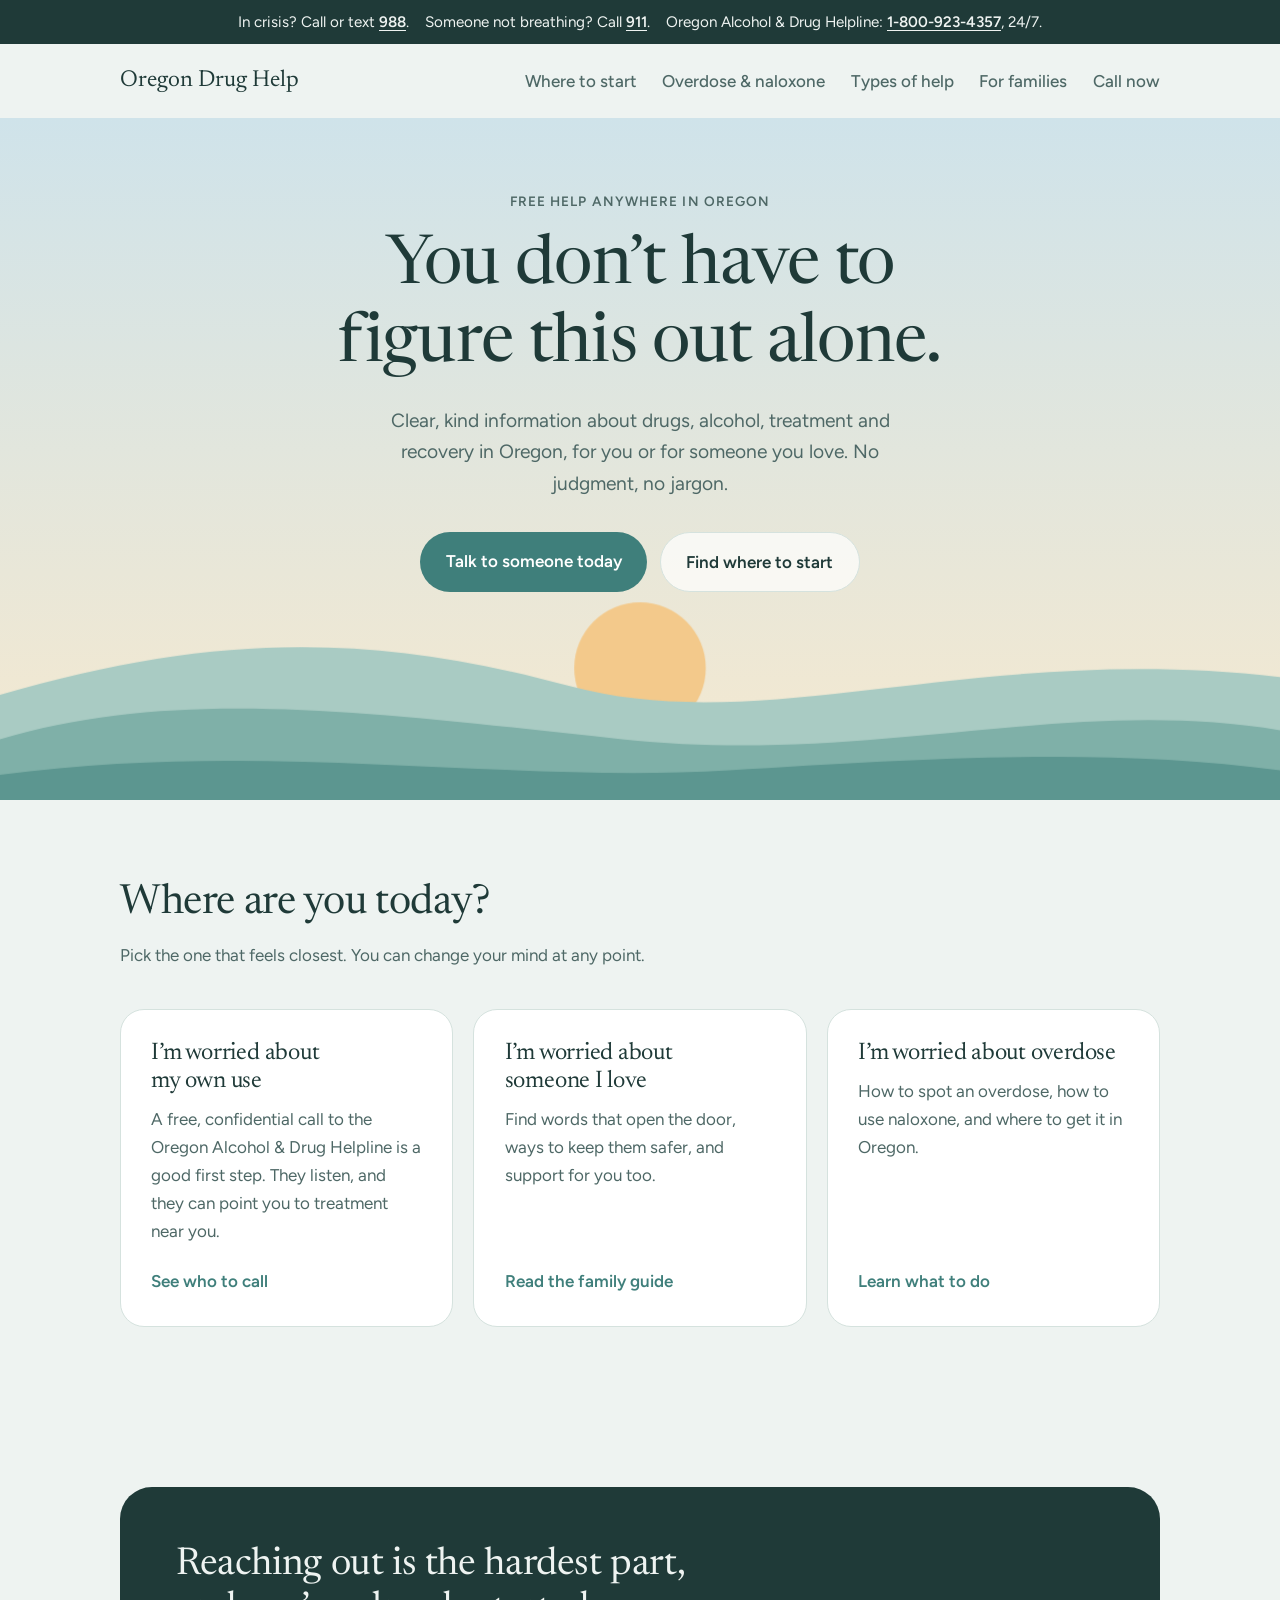
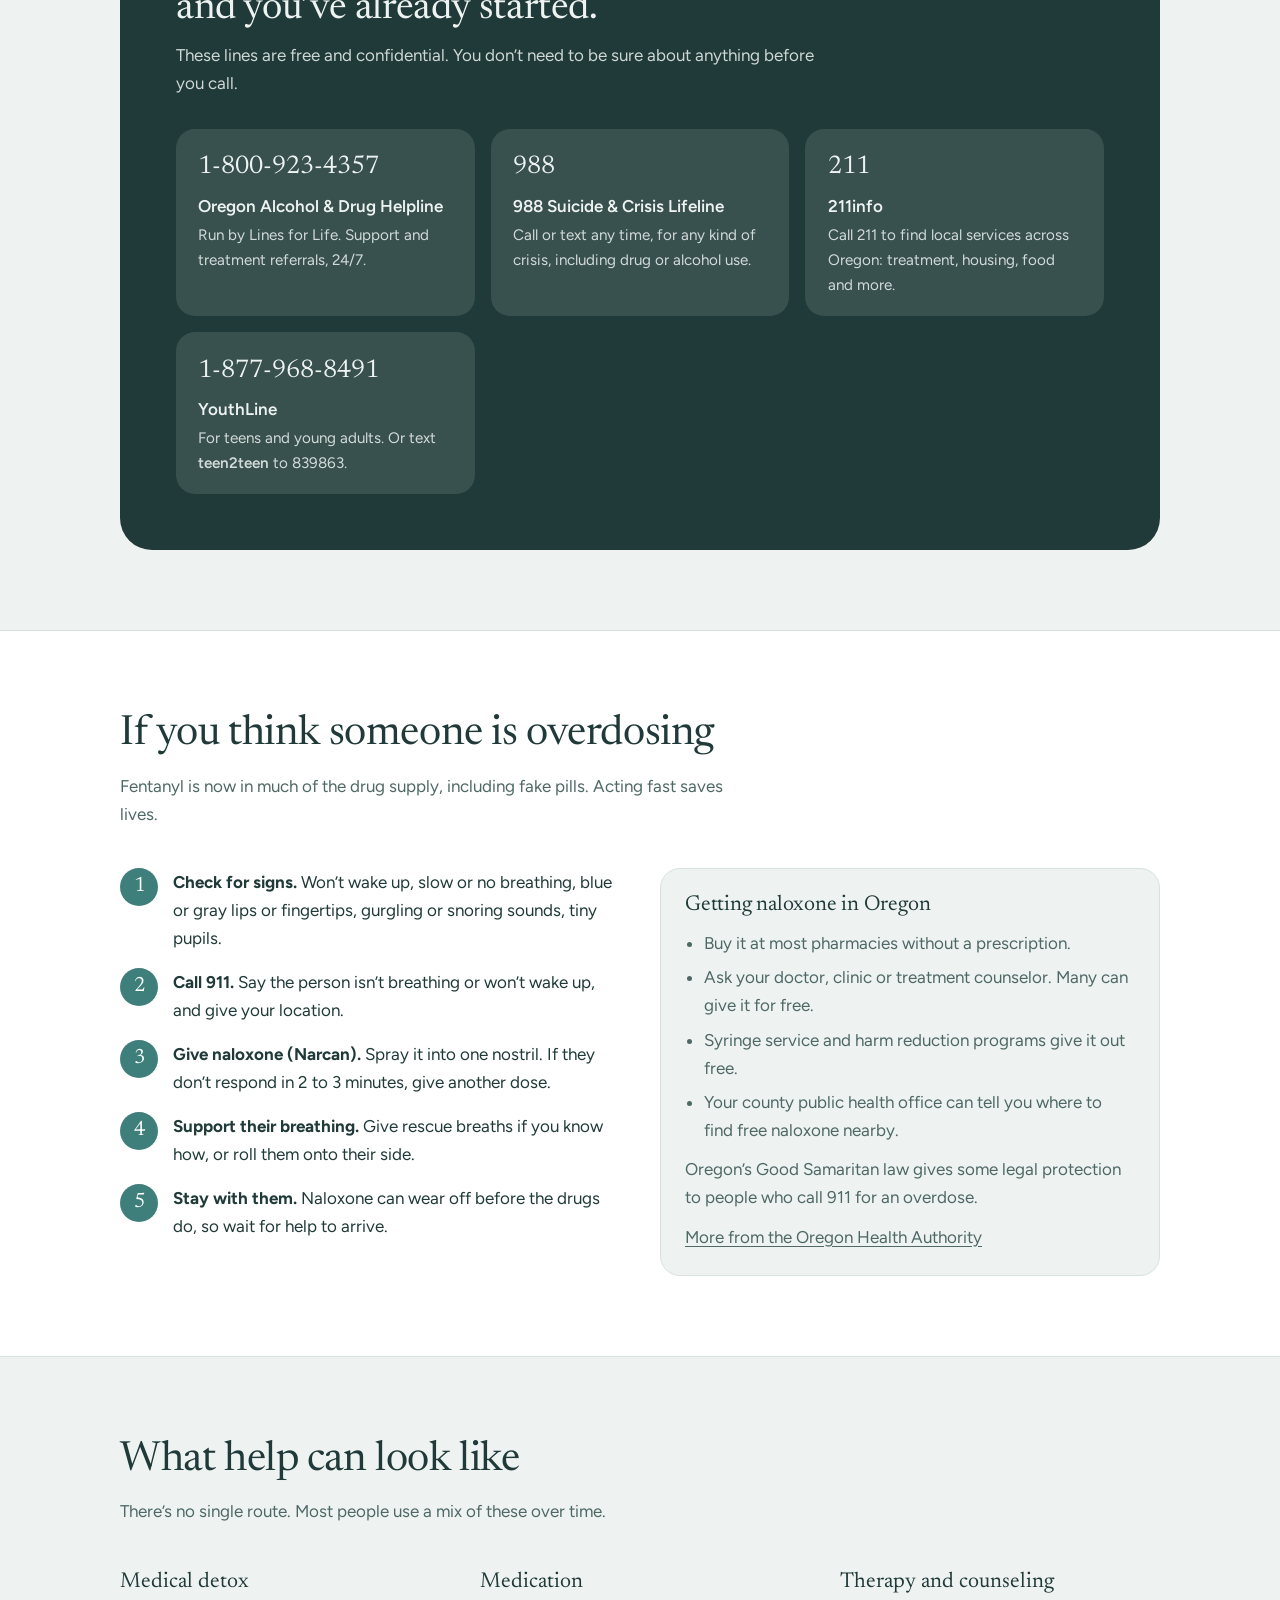
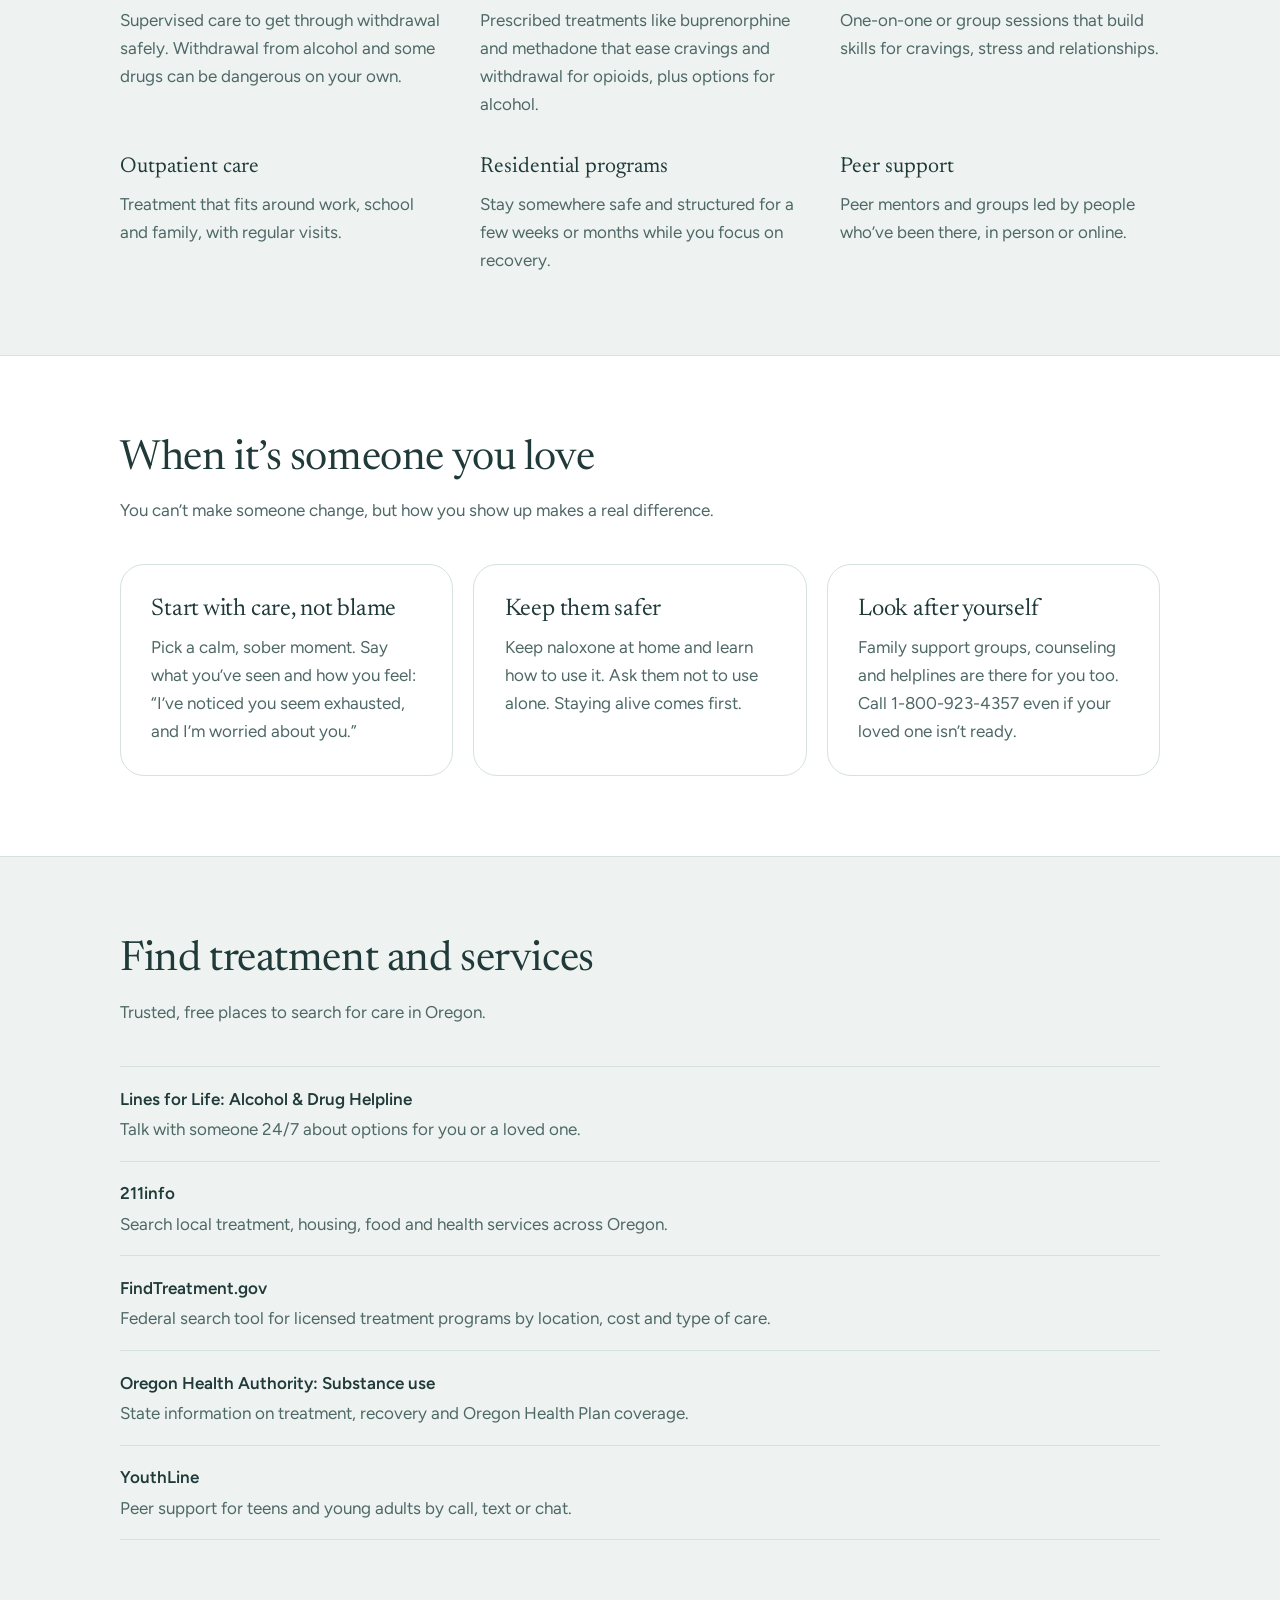
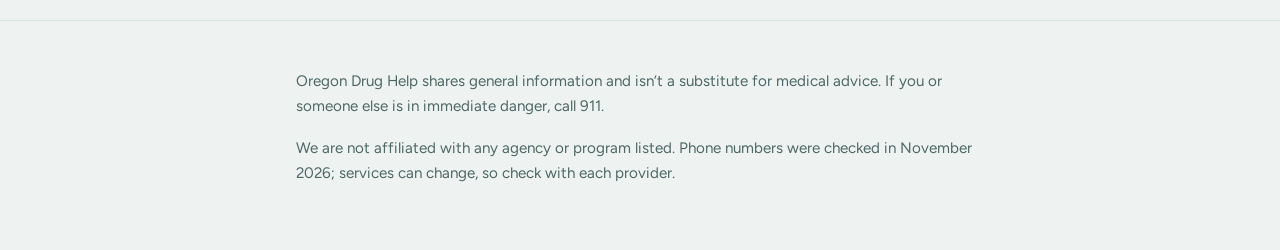
==== index.html @ 013fda1a "Add Oregon Drug Help website Co-Authored-By: Claude Opus 5.5 <noreply@anthropic.com> Claude-Session:" ====
<!DOCTYPE html>
<html lang="en">
<head>
<meta charset="utf-8">
<meta name="viewport" content="width=device-width, initial-scale=1, viewport-fit=cover">
<title>Oregon Drug Help</title>
<meta name="claude:viewport-fit-sides" content="cover">
<meta name="description" content="Free, plain-language help for drug and alcohol use in Oregon. Find 24/7 helplines, treatment, naloxone and support for families.">
<link rel="preconnect" href="https://fonts.googleapis.com">
<link rel="preconnect" href="https://fonts.gstatic.com" crossorigin>
<link href="https://fonts.googleapis.com/css2?family=Newsreader:opsz,wght@6..72,400;6..72,500&family=Figtree:wght@400;500;600&display=swap" rel="stylesheet">
<style>
/* Layout: calm single page; sky-and-hills hero, then cards, an Oregon lines band, and plain sections */
:root{
  --bg:#EEF3F1; --surface:#FFFFFF; --ink:#1F3A38; --muted:#4E6866; --accent:#3F7F7B; --accent-ink:#FFFFFF;
  --sky-top:#CFE3EA; --sky-bot:#F6E9CF; --sun:#F3C98B; --hill1:#A9CBC3; --hill2:#7FB0A8; --hill3:#5C9690; --line:#D5E2DE;
  --display:Newsreader,Georgia,serif; --body:Figtree,system-ui,-apple-system,sans-serif;
  box-sizing:border-box; padding-top:env(safe-area-inset-top,0px); padding-bottom:env(safe-area-inset-bottom,0px);
  color-scheme:light;
}
@media (prefers-color-scheme: dark){
  :root:not([data-theme="light"]){
    --bg:#13201F; --surface:#1B2D2C; --ink:#E6EFEC; --muted:#A5BDB9; --accent:#7CC0B9; --accent-ink:#0F1F1E;
    --sky-top:#1C3340; --sky-bot:#3A4A47; --sun:#E7B878; --hill1:#2D4A48; --hill2:#25403E; --hill3:#1B3231; --line:#2A403E;
    color-scheme:dark;
  }
}
:root[data-theme="dark"]{
  --bg:#13201F; --surface:#1B2D2C; --ink:#E6EFEC; --muted:#A5BDB9; --accent:#7CC0B9; --accent-ink:#0F1F1E;
  --sky-top:#1C3340; --sky-bot:#3A4A47; --sun:#E7B878; --hill1:#2D4A48; --hill2:#25403E; --hill3:#1B3231; --line:#2A403E;
  color-scheme:dark;
}
*,*::before,*::after{box-sizing:inherit}
html{scroll-behavior:smooth}
body{margin:0;background:var(--bg);color:var(--ink);font:400 1.0625rem/1.65 var(--body);-webkit-font-smoothing:antialiased}
h1,h2,h3{font-family:var(--display);font-weight:400;line-height:1.15;margin:0;letter-spacing:-.01em;text-wrap:balance}
p{margin:0}
a{color:inherit;text-underline-offset:3px}
:focus-visible{outline:3px solid var(--accent);outline-offset:3px;border-radius:6px}
.wrap{max-width:68rem;margin:0 auto;padding-left:max(16px,env(safe-area-inset-left,0px));padding-right:max(16px,env(safe-area-inset-right,0px))}
@media(min-width:700px){.wrap{padding-left:max(1.5rem,env(safe-area-inset-left,0px));padding-right:max(1.5rem,env(safe-area-inset-right,0px))}}

.crisis{background:var(--ink);color:var(--bg);font-size:.95rem}
.crisis .wrap{display:flex;flex-wrap:wrap;gap:.25rem 1rem;justify-content:center;padding-block:.6rem;text-align:center}
.crisis a{font-weight:600}
nav .wrap{display:flex;align-items:center;justify-content:space-between;gap:1rem;padding-block:1.1rem}
.brand{font-family:var(--display);font-size:1.45rem;text-decoration:none}
nav ul{display:flex;gap:1.6rem;list-style:none;margin:0;padding:0;font-weight:500}
nav ul a{text-decoration:none;color:var(--muted)}
nav ul a:hover{color:var(--ink)}
@media(max-width:760px){nav ul{display:none}}

.hero{position:relative;overflow:hidden;background:linear-gradient(180deg,var(--sky-top) 0%,var(--sky-bot) 100%)}
.hero .wrap{position:relative;z-index:2;padding-block:4.5rem 13rem;max-width:46rem;text-align:center}
.eyebrow{font-size:.85rem;font-weight:600;letter-spacing:.08em;text-transform:uppercase;color:var(--muted);margin-bottom:1rem}
.hero h1{font-size:clamp(2.4rem,7vw,4.25rem)}
.lead{margin:1.25rem auto 0;max-width:34rem;font-size:1.2rem;color:var(--muted)}
.cta{display:flex;flex-wrap:wrap;gap:.8rem;justify-content:center;margin-top:2rem}
.btn{display:inline-block;padding:.95rem 1.6rem;border-radius:999px;font-weight:600;text-decoration:none;transition:transform .2s ease}
.btn:active{transform:scale(.98)}
.btn-primary{background:var(--accent);color:var(--accent-ink)}
.btn-primary:hover{filter:brightness(1.07)}
.btn-ghost{background:color-mix(in srgb,var(--surface) 70%,transparent);color:var(--ink);border:1px solid var(--line)}
.btn-ghost:hover{background:var(--surface)}
.hero svg{position:absolute;left:0;bottom:-1px;width:100%;height:auto;z-index:1;display:block}
.sun{animation:rise 2.4s cubic-bezier(.2,.7,.2,1) both}
@keyframes rise{from{transform:translateY(70px);opacity:0}to{transform:none;opacity:1}}
@media (prefers-reduced-motion:reduce){.sun{animation:none}html{scroll-behavior:auto}}

section{padding-block:5rem}
.intro{max-width:38rem;margin-bottom:2.5rem}
.intro h2{font-size:clamp(1.8rem,4.5vw,2.6rem)}
.intro p{margin-top:.8rem;color:var(--muted)}
.grid{display:grid;grid-template-columns:repeat(auto-fit,minmax(min(100%,16rem),1fr));gap:1.25rem}
.path{background:var(--surface);border:1px solid var(--line);border-radius:1.5rem;padding:1.9rem;text-decoration:none;display:flex;flex-direction:column;gap:.6rem;transition:border-color .2s ease;min-width:0}
a.path:hover{border-color:var(--accent)}
.path h3{font-size:1.5rem}
.path p{color:var(--muted)}
.path .go{margin-top:auto;padding-top:.8rem;color:var(--accent);font-weight:600}

.band .box{background:var(--ink);color:var(--bg);border-radius:2rem;padding:clamp(1.5rem,6vw,3.5rem);display:grid;gap:2rem}
.band h2{font-size:clamp(1.7rem,4vw,2.4rem)}
.band .box > div > p{opacity:.85;margin-top:.6rem;max-width:40rem}
.nums{display:grid;gap:1rem;grid-template-columns:repeat(auto-fit,minmax(min(100%,15rem),1fr))}
.num{display:flex;flex-direction:column;gap:.2rem;background:color-mix(in srgb,var(--bg) 12%,transparent);border-radius:1.2rem;padding:1.1rem 1.4rem;text-decoration:none;min-width:0}
.num strong{font-family:var(--display);font-weight:400;font-size:1.6rem;font-variant-numeric:tabular-nums}
.num b{font-weight:600}
.num small{opacity:.85;font-size:.95rem}

.plain{border-top:1px solid var(--line)}
.alt{background:var(--surface);border-top:1px solid var(--line);border-bottom:1px solid var(--line)}
.kinds{display:grid;grid-template-columns:repeat(auto-fit,minmax(min(100%,15rem),1fr));gap:2rem 2.5rem;margin:0}
.kinds dt{font-family:var(--display);font-size:1.35rem;margin-bottom:.3rem}
.kinds dd{margin:0;color:var(--muted)}

.two{display:grid;gap:2.5rem;grid-template-columns:repeat(auto-fit,minmax(min(100%,20rem),1fr));align-items:start}
.steps{margin:0;padding:0;list-style:none;counter-reset:s;display:grid;gap:1rem}
.steps li{counter-increment:s;display:grid;grid-template-columns:2.4rem 1fr;gap:.9rem;align-items:start}
.steps li::before{content:counter(s);font-family:var(--display);font-size:1.3rem;width:2.4rem;height:2.4rem;border-radius:50%;display:grid;place-items:center;background:var(--accent);color:var(--accent-ink)}
.note{background:var(--bg);border:1px solid var(--line);border-radius:1.25rem;padding:1.5rem;display:grid;gap:.7rem}
.note h3{font-size:1.35rem}
.note p,.note li{color:var(--muted)}
.note ul{margin:0;padding-left:1.2rem;display:grid;gap:.4rem}

.links{list-style:none;margin:0;padding:0;display:grid;gap:0;border-top:1px solid var(--line)}
.links li{border-bottom:1px solid var(--line)}
.links a{display:grid;gap:.15rem;padding:1.1rem 0;text-decoration:none}
.links a strong{font-weight:600}
.links a span{color:var(--muted)}
.links a:hover strong{color:var(--accent)}

footer{padding-block:3rem 4rem;color:var(--muted);font-size:.95rem;border-top:1px solid var(--line)}
footer .wrap{display:grid;gap:1rem;max-width:46rem}
</style>
</head>
<body>

<div class="crisis">
  <div class="wrap">
    <span>In crisis? Call or text <a href="tel:988">988</a>.</span>
    <span>Someone not breathing? Call <a href="tel:911">911</a>.</span>
    <span>Oregon Alcohol &amp; Drug Helpline: <a href="tel:18009234357">1-800-923-4357</a>, 24/7.</span>
  </div>
</div>

<nav aria-label="Main">
  <div class="wrap">
    <a class="brand" href="#top">Oregon Drug Help</a>
    <ul>
      <li><a href="#paths">Where to start</a></li>
      <li><a href="#overdose">Overdose &amp; naloxone</a></li>
      <li><a href="#kinds">Types of help</a></li>
      <li><a href="#family">For families</a></li>
      <li><a href="#now">Call now</a></li>
    </ul>
  </div>
</nav>

<header class="hero" id="top">
  <div class="wrap">
    <p class="eyebrow">Free help anywhere in Oregon</p>
    <h1>You don’t have to figure this out alone.</h1>
    <p class="lead">Clear, kind information about drugs, alcohol, treatment and recovery in Oregon, for you or for someone you love. No judgment, no jargon.</p>
    <div class="cta">
      <a class="btn btn-primary" href="#now">Talk to someone today</a>
      <a class="btn btn-ghost" href="#paths">Find where to start</a>
    </div>
  </div>
  <svg viewBox="0 0 1440 320" preserveAspectRatio="none" aria-hidden="true" focusable="false">
    <circle class="sun" cx="720" cy="170" r="74" fill="var(--sun)"/>
    <path d="M0 200 C240 130 420 130 640 190 C860 250 1100 140 1440 180 L1440 320 L0 320Z" fill="var(--hill1)"/>
    <path d="M0 250 C200 190 420 220 700 250 C980 280 1200 200 1440 240 L1440 320 L0 320Z" fill="var(--hill2)"/>
    <path d="M0 290 C300 250 560 300 820 285 C1060 270 1250 260 1440 285 L1440 320 L0 320Z" fill="var(--hill3)"/>
  </svg>
</header>

<main>
  <section id="paths">
    <div class="wrap">
      <div class="intro">
        <h2>Where are you today?</h2>
        <p>Pick the one that feels closest. You can change your mind at any point.</p>
      </div>
      <div class="grid">
        <a class="path" href="#now">
          <h3>I’m worried about my own use</h3>
          <p>A free, confidential call to the Oregon Alcohol &amp; Drug Helpline is a good first step. They listen, and they can point you to treatment near you.</p>
          <span class="go">See who to call</span>
        </a>
        <a class="path" href="#family">
          <h3>I’m worried about someone I love</h3>
          <p>Find words that open the door, ways to keep them safer, and support for you too.</p>
          <span class="go">Read the family guide</span>
        </a>
        <a class="path" href="#overdose">
          <h3>I’m worried about overdose</h3>
          <p>How to spot an overdose, how to use naloxone, and where to get it in Oregon.</p>
          <span class="go">Learn what to do</span>
        </a>
      </div>
    </div>
  </section>

  <section class="band" id="now">
    <div class="wrap">
      <div class="box">
        <div>
          <h2>Reaching out is the hardest part, and you’ve already started.</h2>
          <p>These lines are free and confidential. You don’t need to be sure about anything before you call.</p>
        </div>
        <div class="nums">
          <a class="num" href="tel:18009234357"><strong>1-800-923-4357</strong><b>Oregon Alcohol &amp; Drug Helpline</b><small>Run by Lines for Life. Support and treatment referrals, 24/7.</small></a>
          <a class="num" href="tel:988"><strong>988</strong><b>988 Suicide &amp; Crisis Lifeline</b><small>Call or text any time, for any kind of crisis, including drug or alcohol use.</small></a>
          <a class="num" href="tel:211"><strong>211</strong><b>211info</b><small>Call 211 to find local services across Oregon: treatment, housing, food and more.</small></a>
          <a class="num" href="tel:18779688491"><strong>1-877-968-8491</strong><b>YouthLine</b><small>For teens and young adults. Or text <b>teen2teen</b> to 839863.</small></a>
        </div>
      </div>
    </div>
  </section>

  <section class="alt" id="overdose">
    <div class="wrap">
      <div class="intro">
        <h2>If you think someone is overdosing</h2>
        <p>Fentanyl is now in much of the drug supply, including fake pills. Acting fast saves lives.</p>
      </div>
      <div class="two">
        <ol class="steps">
          <li><div><strong>Check for signs.</strong> Won’t wake up, slow or no breathing, blue or gray lips or fingertips, gurgling or snoring sounds, tiny pupils.</div></li>
          <li><div><strong>Call 911.</strong> Say the person isn’t breathing or won’t wake up, and give your location.</div></li>
          <li><div><strong>Give naloxone (Narcan).</strong> Spray it into one nostril. If they don’t respond in 2 to 3 minutes, give another dose.</div></li>
          <li><div><strong>Support their breathing.</strong> Give rescue breaths if you know how, or roll them onto their side.</div></li>
          <li><div><strong>Stay with them.</strong> Naloxone can wear off before the drugs do, so wait for help to arrive.</div></li>
        </ol>
        <div class="note">
          <h3>Getting naloxone in Oregon</h3>
          <ul>
            <li>Buy it at most pharmacies without a prescription.</li>
            <li>Ask your doctor, clinic or treatment counselor. Many can give it for free.</li>
            <li>Syringe service and harm reduction programs give it out free.</li>
            <li>Your county public health office can tell you where to find free naloxone nearby.</li>
          </ul>
          <p>Oregon’s Good Samaritan law gives some legal protection to people who call 911 for an overdose.</p>
          <p><a href="https://www.oregon.gov/oha/ph/preventionwellness/substanceuse/opioids/pages/get-help.aspx">More from the Oregon Health Authority</a></p>
        </div>
      </div>
    </div>
  </section>

  <section id="kinds">
    <div class="wrap">
      <div class="intro">
        <h2>What help can look like</h2>
        <p>There’s no single route. Most people use a mix of these over time.</p>
      </div>
      <dl class="kinds">
        <div><dt>Medical detox</dt><dd>Supervised care to get through withdrawal safely. Withdrawal from alcohol and some drugs can be dangerous on your own.</dd></div>
        <div><dt>Medication</dt><dd>Prescribed treatments like buprenorphine and methadone that ease cravings and withdrawal for opioids, plus options for alcohol.</dd></div>
        <div><dt>Therapy and counseling</dt><dd>One-on-one or group sessions that build skills for cravings, stress and relationships.</dd></div>
        <div><dt>Outpatient care</dt><dd>Treatment that fits around work, school and family, with regular visits.</dd></div>
        <div><dt>Residential programs</dt><dd>Stay somewhere safe and structured for a few weeks or months while you focus on recovery.</dd></div>
        <div><dt>Peer support</dt><dd>Peer mentors and groups led by people who’ve been there, in person or online.</dd></div>
      </dl>
    </div>
  </section>

  <section class="alt" id="family">
    <div class="wrap">
      <div class="intro">
        <h2>When it’s someone you love</h2>
        <p>You can’t make someone change, but how you show up makes a real difference.</p>
      </div>
      <div class="grid">
        <div class="path">
          <h3>Start with care, not blame</h3>
          <p>Pick a calm, sober moment. Say what you’ve seen and how you feel: “I’ve noticed you seem exhausted, and I’m worried about you.”</p>
        </div>
        <div class="path">
          <h3>Keep them safer</h3>
          <p>Keep naloxone at home and learn how to use it. Ask them not to use alone. Staying alive comes first.</p>
        </div>
        <div class="path">
          <h3>Look after yourself</h3>
          <p>Family support groups, counseling and helplines are there for you too. Call 1-800-923-4357 even if your loved one isn’t ready.</p>
        </div>
      </div>
    </div>
  </section>

  <section id="resources">
    <div class="wrap">
      <div class="intro">
        <h2>Find treatment and services</h2>
        <p>Trusted, free places to search for care in Oregon.</p>
      </div>
      <ul class="links">
        <li><a href="https://www.linesforlife.org/our-lines/alcohol-and-drug-helpline/"><strong>Lines for Life: Alcohol &amp; Drug Helpline</strong><span>Talk with someone 24/7 about options for you or a loved one.</span></a></li>
        <li><a href="https://www.211info.org/"><strong>211info</strong><span>Search local treatment, housing, food and health services across Oregon.</span></a></li>
        <li><a href="https://findtreatment.gov/"><strong>FindTreatment.gov</strong><span>Federal search tool for licensed treatment programs by location, cost and type of care.</span></a></li>
        <li><a href="https://www.oregon.gov/oha/bh/adults/pages/substance-use.aspx"><strong>Oregon Health Authority: Substance use</strong><span>State information on treatment, recovery and Oregon Health Plan coverage.</span></a></li>
        <li><a href="https://oregonyouthline.org/"><strong>YouthLine</strong><span>Peer support for teens and young adults by call, text or chat.</span></a></li>
      </ul>
    </div>
  </section>
</main>

<footer>
  <div class="wrap">
    <p>Oregon Drug Help shares general information and isn’t a substitute for medical advice. If you or someone else is in immediate danger, call 911.</p>
    <p>We are not affiliated with any agency or program listed. Phone numbers were checked in November 2026; services can change, so check with each provider.</p>
  </div>
</footer>

</body>
</html>
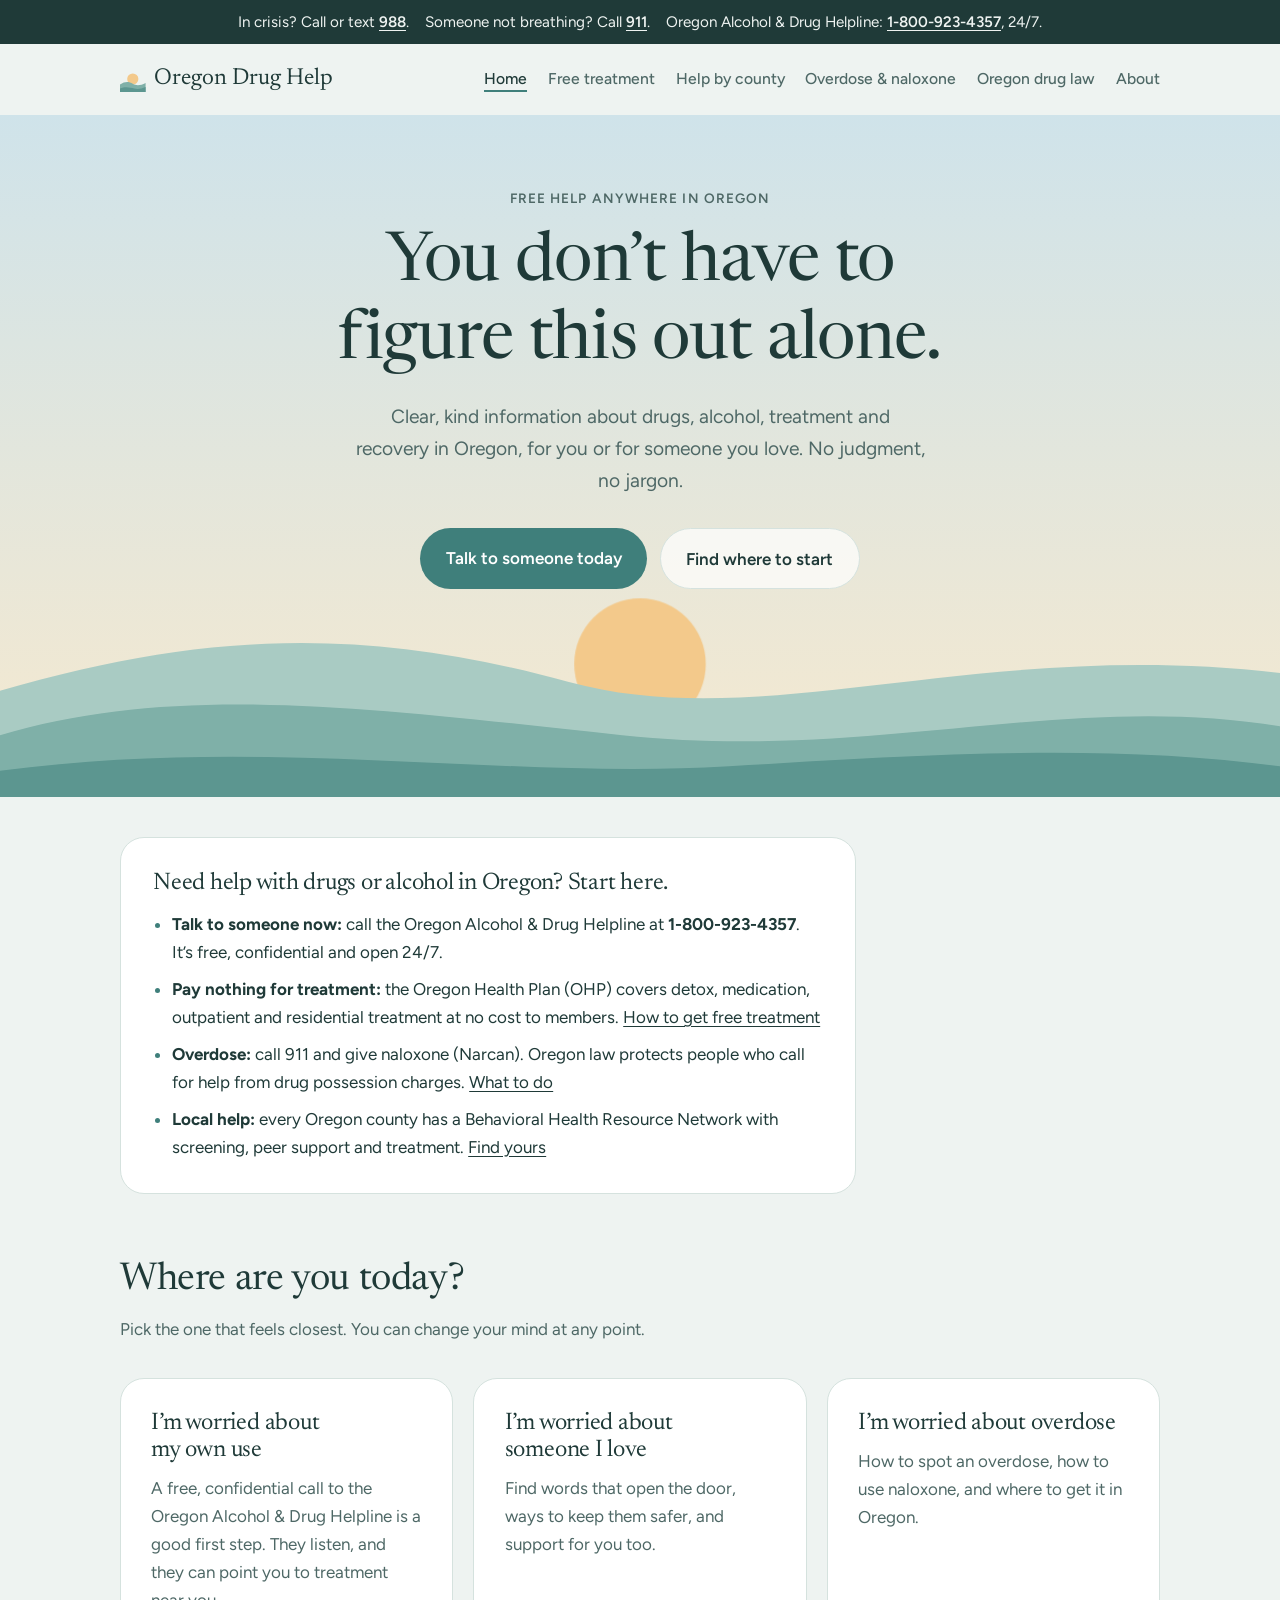
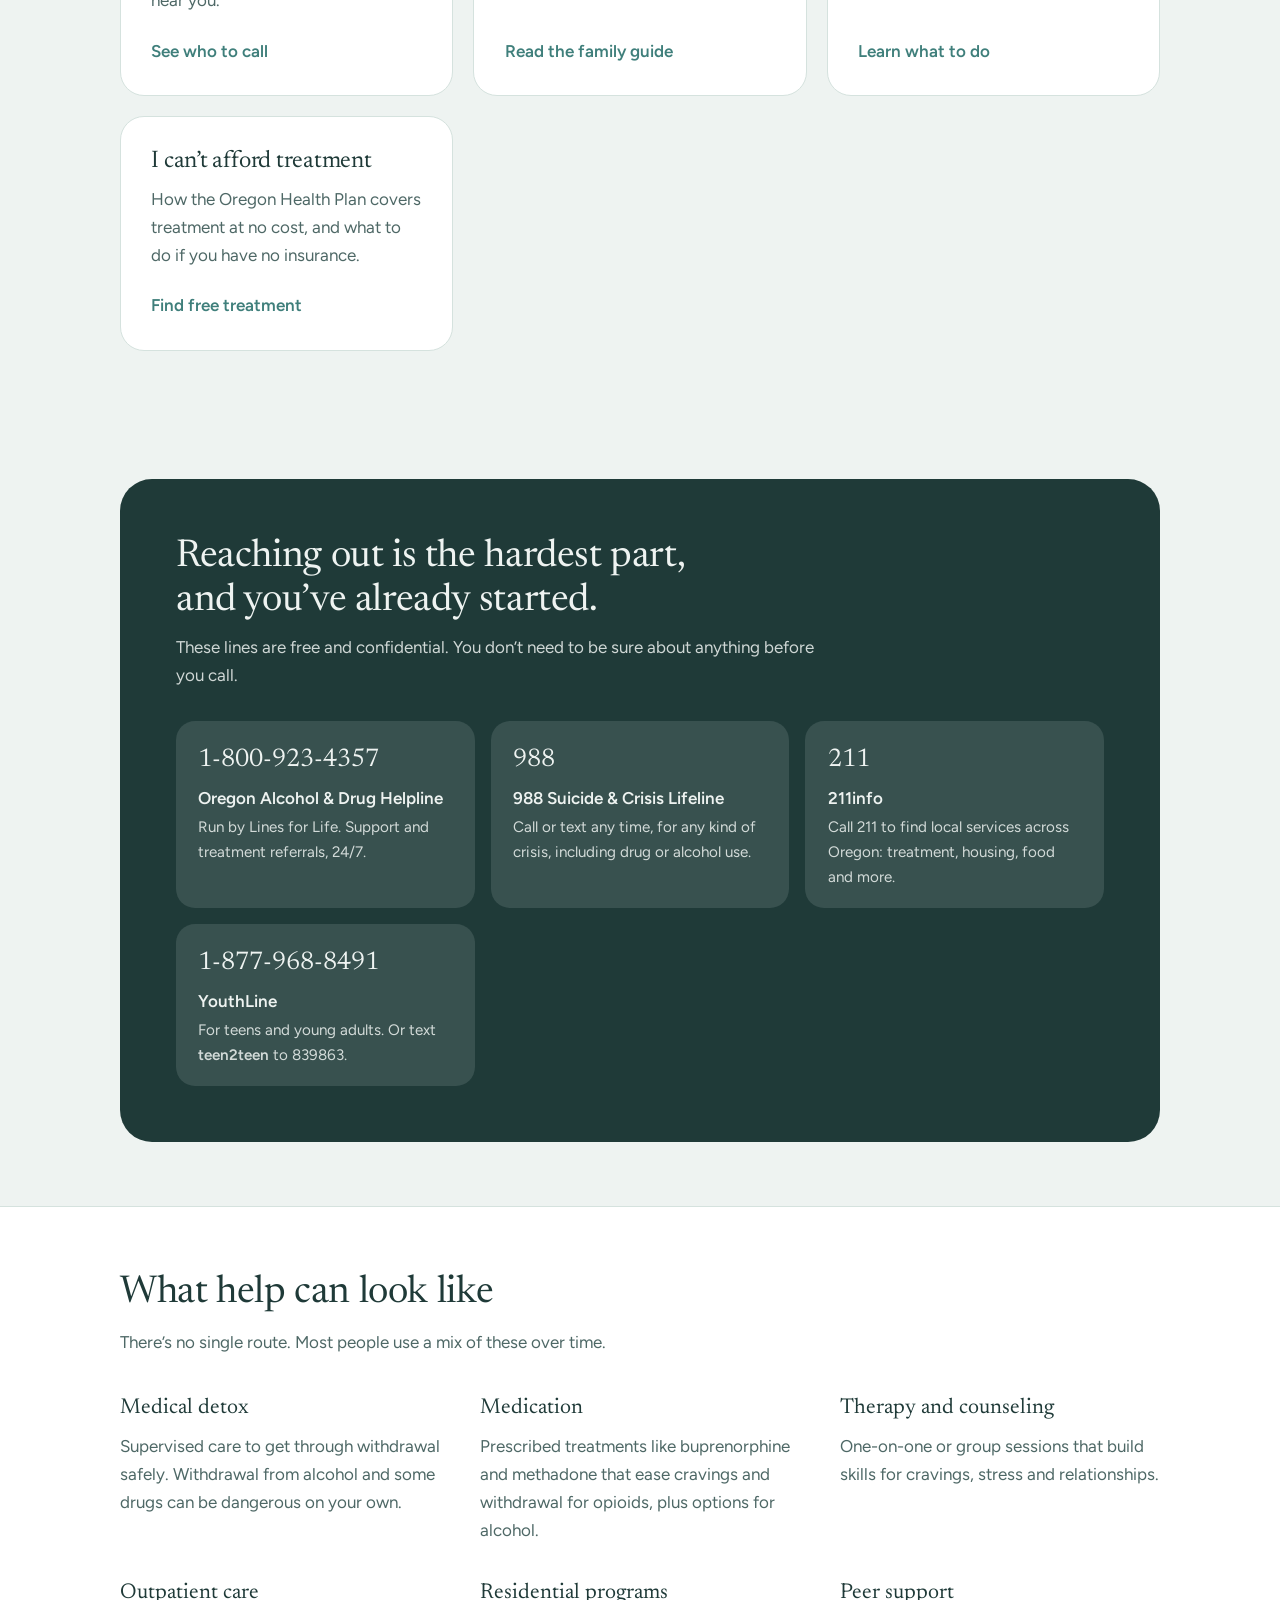
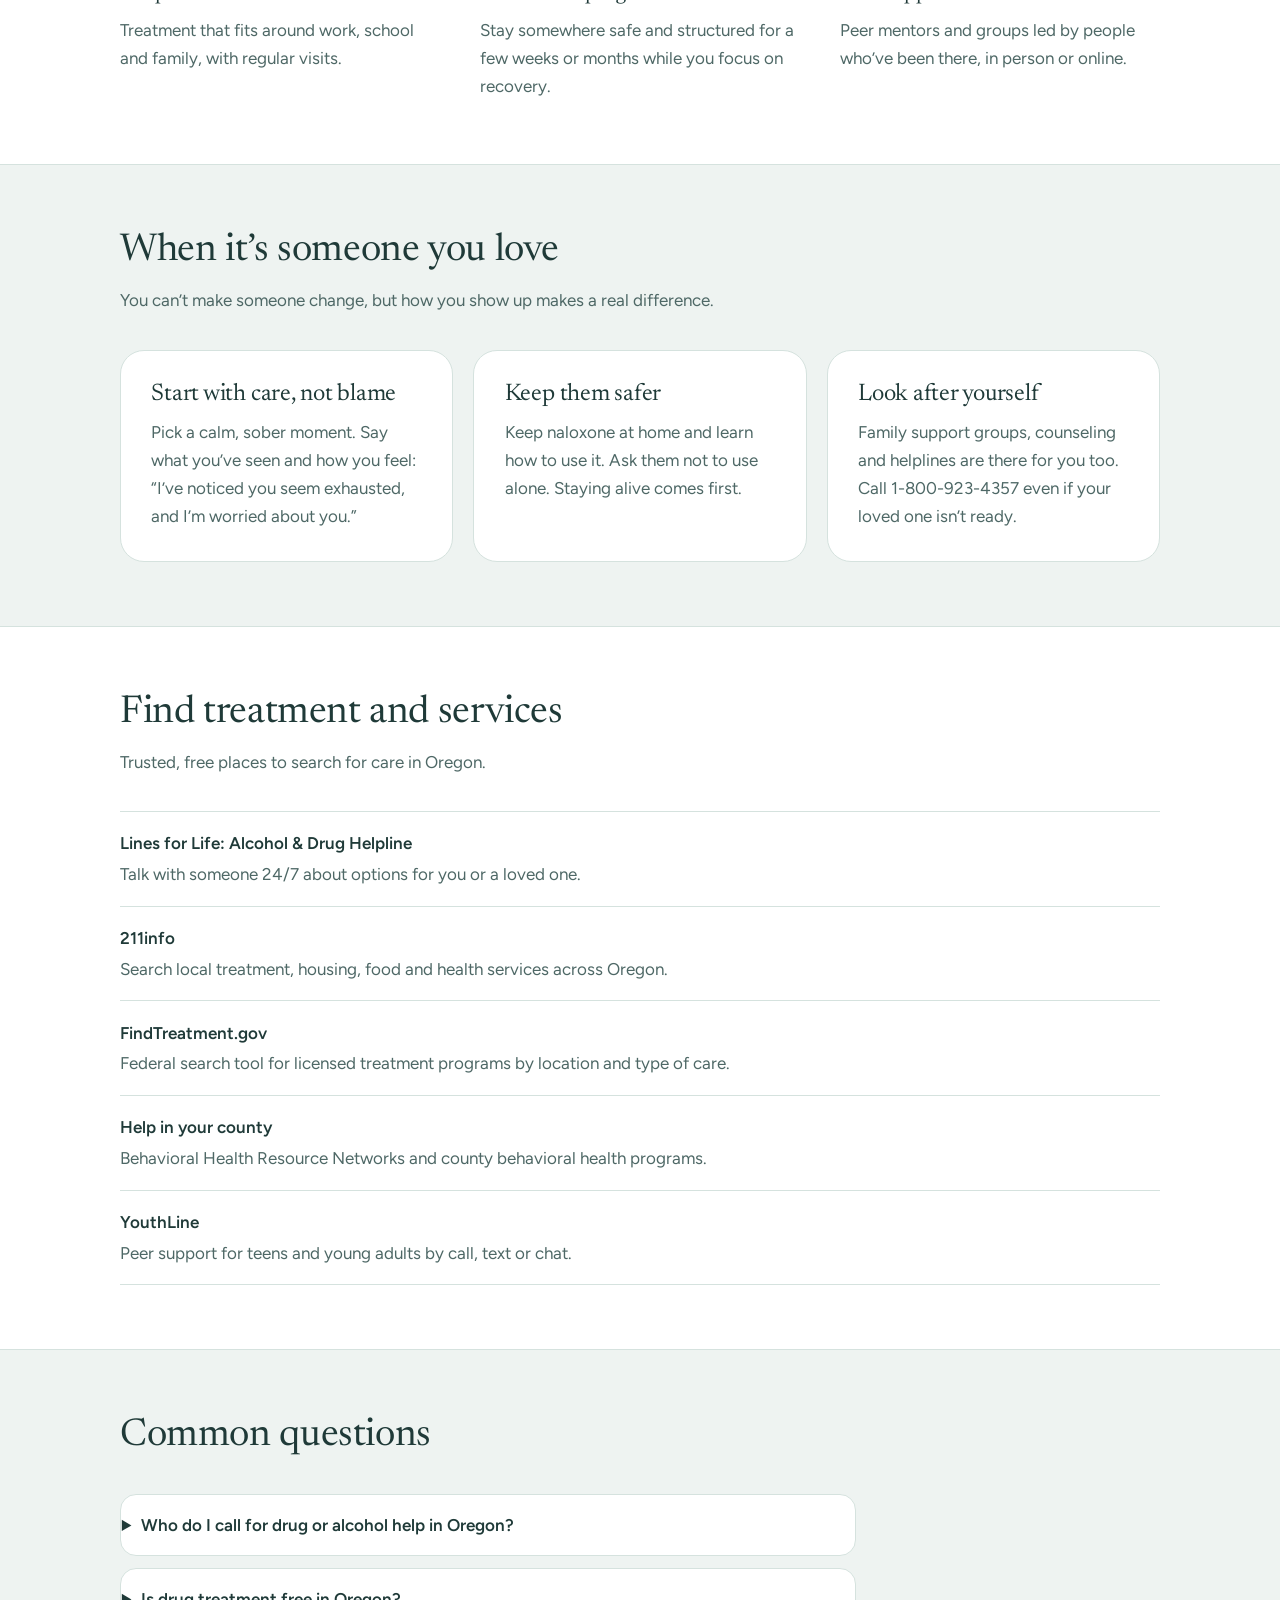
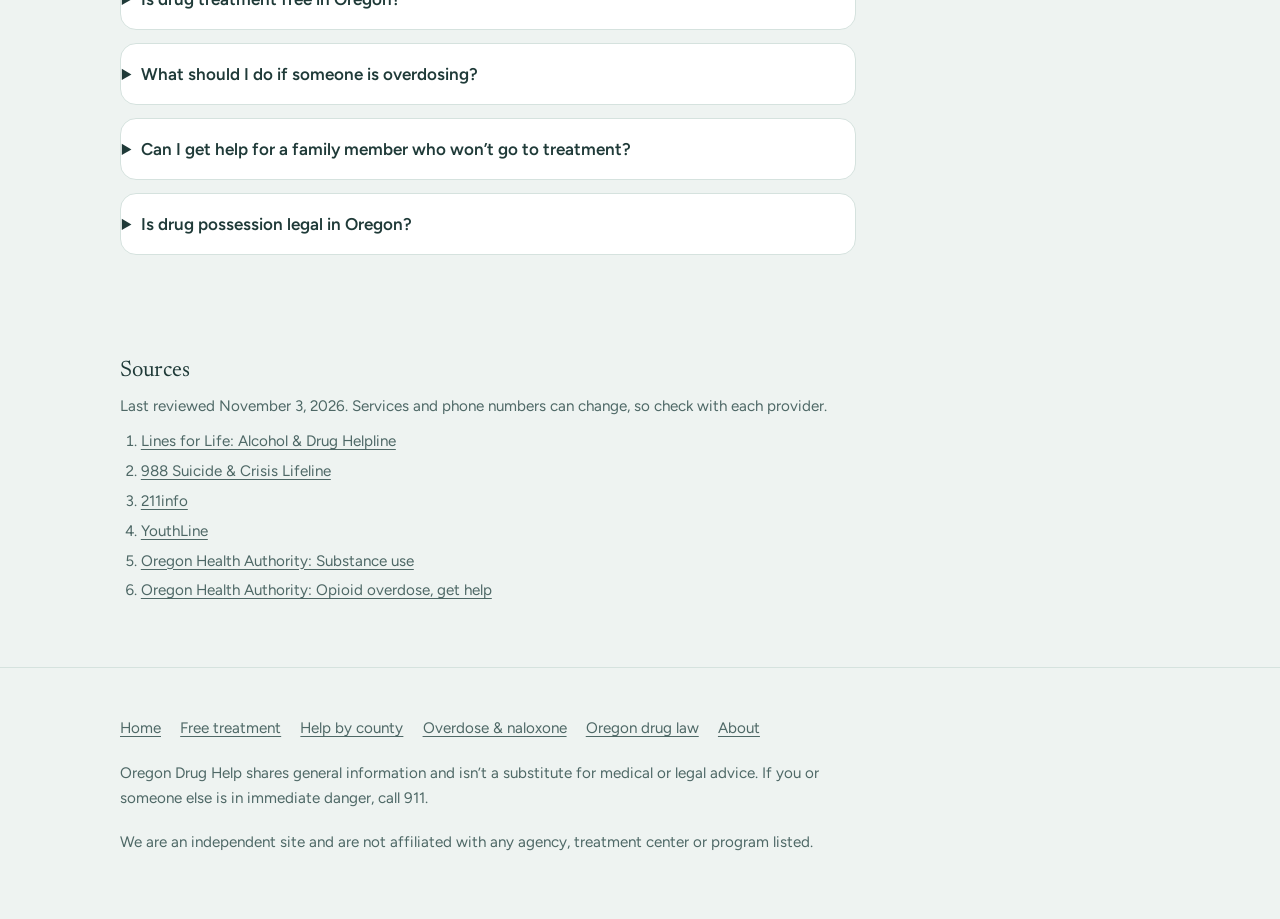
==== commit 7618acf8: "Add Oregon guide pages and AI search optimization New pages: free and low-cost treatment, help by co" ====
--- a/index.html
+++ b/index.html
@@ -1,120 +1,242 @@
 <!DOCTYPE html>
-<html lang="en">
+<html lang="en-US">
 <head>
 <meta charset="utf-8">
 <meta name="viewport" content="width=device-width, initial-scale=1, viewport-fit=cover">
-<title>Oregon Drug Help</title>
-<meta name="claude:viewport-fit-sides" content="cover">
-<meta name="description" content="Free, plain-language help for drug and alcohol use in Oregon. Find 24/7 helplines, treatment, naloxone and support for families.">
+<title>Oregon Drug Help: Free Drug &amp; Alcohol Help in Oregon</title>
+<meta name="description" content="Free, plain-language help for drug and alcohol use in Oregon. Find 24/7 helplines, free treatment through OHP, overdose and naloxone steps, and support for families.">
+<link rel="canonical" href="https://oregondrughelp.com/">
+<meta name="robots" content="index, follow, max-snippet:-1, max-image-preview:large">
+<meta property="og:type" content="website">
+<meta property="og:site_name" content="Oregon Drug Help">
+<meta property="og:title" content="Oregon Drug Help: Free Drug &amp; Alcohol Help in Oregon">
+<meta property="og:description" content="Free, plain-language help for drug and alcohol use in Oregon. Find 24/7 helplines, free treatment through OHP, overdose and naloxone steps, and support for families.">
+<meta property="og:url" content="https://oregondrughelp.com/">
+<meta property="og:image" content="https://oregondrughelp.com/assets/og-image.png">
+<meta property="og:image:width" content="1200">
+<meta property="og:image:height" content="630">
+<meta property="og:locale" content="en_US">
+<meta name="twitter:card" content="summary_large_image">
+<meta name="theme-color" content="#3F7F7B">
+<link rel="icon" href="/assets/favicon.svg" type="image/svg+xml">
+<link rel="icon" href="/assets/icon-192.png" type="image/png" sizes="192x192">
+<link rel="apple-touch-icon" href="/assets/icon-180.png">
+<link rel="alternate" type="text/plain" title="LLM summary" href="/llms.txt">
 <link rel="preconnect" href="https://fonts.googleapis.com">
 <link rel="preconnect" href="https://fonts.gstatic.com" crossorigin>
-<link href="https://fonts.googleapis.com/css2?family=Newsreader:opsz,wght@6..72,400;6..72,500&family=Figtree:wght@400;500;600&display=swap" rel="stylesheet">
-<style>
-/* Layout: calm single page; sky-and-hills hero, then cards, an Oregon lines band, and plain sections */
-:root{
-  --bg:#EEF3F1; --surface:#FFFFFF; --ink:#1F3A38; --muted:#4E6866; --accent:#3F7F7B; --accent-ink:#FFFFFF;
-  --sky-top:#CFE3EA; --sky-bot:#F6E9CF; --sun:#F3C98B; --hill1:#A9CBC3; --hill2:#7FB0A8; --hill3:#5C9690; --line:#D5E2DE;
-  --display:Newsreader,Georgia,serif; --body:Figtree,system-ui,-apple-system,sans-serif;
-  box-sizing:border-box; padding-top:env(safe-area-inset-top,0px); padding-bottom:env(safe-area-inset-bottom,0px);
-  color-scheme:light;
+<link href="https://fonts.googleapis.com/css2?family=Newsreader:opsz,wght@6..72,400;6..72,500&amp;family=Figtree:wght@400;500;600&amp;display=swap" rel="stylesheet">
+<link rel="stylesheet" href="/assets/style.css">
+<script type="application/ld+json">
+{
+ "@context": "https://schema.org",
+ "@graph": [
+  {
+   "@type": "Organization",
+   "@id": "https://oregondrughelp.com/#org",
+   "name": "Oregon Drug Help",
+   "url": "https://oregondrughelp.com/",
+   "logo": "https://oregondrughelp.com/assets/icon-512.png",
+   "description": "Free, plain-language help for drug and alcohol use in Oregon.",
+   "areaServed": {
+    "@type": "State",
+    "name": "Oregon"
+   }
+  },
+  {
+   "@type": "WebSite",
+   "@id": "https://oregondrughelp.com/#website",
+   "name": "Oregon Drug Help",
+   "url": "https://oregondrughelp.com/",
+   "description": "Free, plain-language help for drug and alcohol use in Oregon.",
+   "inLanguage": "en-US",
+   "publisher": {
+    "@id": "https://oregondrughelp.com/#org"
+   }
+  },
+  {
+   "@type": "MedicalWebPage",
+   "@id": "https://oregondrughelp.com/#webpage",
+   "url": "https://oregondrughelp.com/",
+   "name": "Oregon Drug Help: Free Drug & Alcohol Help in Oregon",
+   "headline": "You don’t have to figure this out alone.",
+   "description": "Free, plain-language help for drug and alcohol use in Oregon. Find 24/7 helplines, free treatment through OHP, overdose and naloxone steps, and support for families.",
+   "inLanguage": "en-US",
+   "isPartOf": {
+    "@id": "https://oregondrughelp.com/#website"
+   },
+   "publisher": {
+    "@id": "https://oregondrughelp.com/#org"
+   },
+   "lastReviewed": "2026-11-03",
+   "dateModified": "2026-11-03",
+   "spatialCoverage": {
+    "@type": "State",
+    "name": "Oregon",
+    "containedInPlace": {
+     "@type": "Country",
+     "name": "United States"
+    }
+   },
+   "primaryImageOfPage": "https://oregondrughelp.com/assets/og-image.png",
+   "about": {
+    "@type": "MedicalCondition",
+    "name": "Substance use disorder",
+    "alternateName": [
+     "Addiction",
+     "Drug addiction",
+     "Alcohol use disorder"
+    ]
+   },
+   "audience": [
+    {
+     "@type": "PeopleAudience",
+     "audienceType": "People who use drugs or alcohol"
+    },
+    {
+     "@type": "PeopleAudience",
+     "audienceType": "Families and friends"
+    }
+   ],
+   "citation": [
+    {
+     "@type": "CreativeWork",
+     "name": "Lines for Life: Alcohol & Drug Helpline",
+     "url": "https://www.linesforlife.org/our-lines/alcohol-and-drug-helpline/"
+    },
+    {
+     "@type": "CreativeWork",
+     "name": "988 Suicide & Crisis Lifeline",
+     "url": "https://988lifeline.org/"
+    },
+    {
+     "@type": "CreativeWork",
+     "name": "211info",
+     "url": "https://www.211info.org/"
+    },
+    {
+     "@type": "CreativeWork",
+     "name": "YouthLine",
+     "url": "https://oregonyouthline.org/"
+    },
+    {
+     "@type": "CreativeWork",
+     "name": "Oregon Health Authority: Substance use",
+     "url": "https://www.oregon.gov/oha/bh/adults/pages/substance-use.aspx"
+    },
+    {
+     "@type": "CreativeWork",
+     "name": "Oregon Health Authority: Opioid overdose, get help",
+     "url": "https://www.oregon.gov/oha/ph/preventionwellness/substanceuse/opioids/pages/get-help.aspx"
+    }
+   ]
+  },
+  {
+   "@type": "FAQPage",
+   "@id": "https://oregondrughelp.com/#faq",
+   "isPartOf": {
+    "@id": "https://oregondrughelp.com/#webpage"
+   },
+   "mainEntity": [
+    {
+     "@type": "Question",
+     "name": "Who do I call for drug or alcohol help in Oregon?",
+     "acceptedAnswer": {
+      "@type": "Answer",
+      "text": "Call the Oregon Alcohol &amp; Drug Helpline at 1-800-923-4357. It’s free, confidential and open 24/7, run by the nonprofit Lines for Life. They can talk through what’s happening and refer you to treatment near you. If it’s a crisis, call or text 988. If someone isn’t breathing, call 911."
+     }
+    },
+    {
+     "@type": "Question",
+     "name": "Is drug treatment free in Oregon?",
+     "acceptedAnswer": {
+      "@type": "Answer",
+      "text": "It can be. The Oregon Health Plan (OHP) covers drug and alcohol treatment at no cost to members, including detox, medication, outpatient and residential care. If you don’t have insurance, you can apply for OHP any time at 800-699-9075. See our free treatment guide."
+     }
+    },
+    {
+     "@type": "Question",
+     "name": "What should I do if someone is overdosing?",
+     "acceptedAnswer": {
+      "@type": "Answer",
+      "text": "Call 911, give naloxone (Narcan) if you have it, support their breathing and stay with them. Oregon’s Good Samaritan law protects people who call for help from drug possession charges. See what to do in an overdose."
+     }
+    },
+    {
+     "@type": "Question",
+     "name": "Can I get help for a family member who won’t go to treatment?",
+     "acceptedAnswer": {
+      "@type": "Answer",
+      "text": "Yes. You can call 1-800-923-4357 even if your loved one isn’t ready. Keep naloxone at home, ask them not to use alone, and look after your own wellbeing with support groups or counseling."
+     }
+    },
+    {
+     "@type": "Question",
+     "name": "Is drug possession legal in Oregon?",
+     "acceptedAnswer": {
+      "@type": "Answer",
+      "text": "No. Since September 1, 2024, possessing small amounts of drugs is a misdemeanor again in Oregon. Some counties offer programs that steer people to treatment instead of charges. See Oregon drug possession law."
+     }
+    }
+   ]
+  },
+  {
+   "@type": "ItemList",
+   "name": "Free drug and alcohol helplines for Oregon",
+   "itemListElement": [
+    {
+     "@type": "ListItem",
+     "position": 1,
+     "item": {
+      "@type": "Organization",
+      "name": "Oregon Alcohol & Drug Helpline (Lines for Life)",
+      "url": "https://www.linesforlife.org/our-lines/alcohol-and-drug-helpline/",
+      "telephone": "+1-800-923-4357",
+      "areaServed": "Oregon",
+      "description": "Free, confidential support and treatment referrals, 24/7."
+     }
+    },
+    {
+     "@type": "ListItem",
+     "position": 2,
+     "item": {
+      "@type": "Organization",
+      "name": "988 Suicide & Crisis Lifeline",
+      "url": "https://988lifeline.org/",
+      "telephone": "988",
+      "description": "Call or text 24/7 for any crisis, including drug or alcohol use."
+     }
+    },
+    {
+     "@type": "ListItem",
+     "position": 3,
+     "item": {
+      "@type": "Organization",
+      "name": "211info",
+      "url": "https://www.211info.org/",
+      "telephone": "211",
+      "areaServed": "Oregon",
+      "description": "Referrals to local services across Oregon."
+     }
+    },
+    {
+     "@type": "ListItem",
+     "position": 4,
+     "item": {
+      "@type": "Organization",
+      "name": "YouthLine (Lines for Life)",
+      "url": "https://oregonyouthline.org/",
+      "telephone": "+1-877-968-8491",
+      "description": "Peer support for teens and young adults. Text teen2teen to 839863."
+     }
+    }
+   ]
+  }
+ ]
 }
-@media (prefers-color-scheme: dark){
-  :root:not([data-theme="light"]){
-    --bg:#13201F; --surface:#1B2D2C; --ink:#E6EFEC; --muted:#A5BDB9; --accent:#7CC0B9; --accent-ink:#0F1F1E;
-    --sky-top:#1C3340; --sky-bot:#3A4A47; --sun:#E7B878; --hill1:#2D4A48; --hill2:#25403E; --hill3:#1B3231; --line:#2A403E;
-    color-scheme:dark;
-  }
-}
-:root[data-theme="dark"]{
-  --bg:#13201F; --surface:#1B2D2C; --ink:#E6EFEC; --muted:#A5BDB9; --accent:#7CC0B9; --accent-ink:#0F1F1E;
-  --sky-top:#1C3340; --sky-bot:#3A4A47; --sun:#E7B878; --hill1:#2D4A48; --hill2:#25403E; --hill3:#1B3231; --line:#2A403E;
-  color-scheme:dark;
-}
-*,*::before,*::after{box-sizing:inherit}
-html{scroll-behavior:smooth}
-body{margin:0;background:var(--bg);color:var(--ink);font:400 1.0625rem/1.65 var(--body);-webkit-font-smoothing:antialiased}
-h1,h2,h3{font-family:var(--display);font-weight:400;line-height:1.15;margin:0;letter-spacing:-.01em;text-wrap:balance}
-p{margin:0}
-a{color:inherit;text-underline-offset:3px}
-:focus-visible{outline:3px solid var(--accent);outline-offset:3px;border-radius:6px}
-.wrap{max-width:68rem;margin:0 auto;padding-left:max(16px,env(safe-area-inset-left,0px));padding-right:max(16px,env(safe-area-inset-right,0px))}
-@media(min-width:700px){.wrap{padding-left:max(1.5rem,env(safe-area-inset-left,0px));padding-right:max(1.5rem,env(safe-area-inset-right,0px))}}
-
-.crisis{background:var(--ink);color:var(--bg);font-size:.95rem}
-.crisis .wrap{display:flex;flex-wrap:wrap;gap:.25rem 1rem;justify-content:center;padding-block:.6rem;text-align:center}
-.crisis a{font-weight:600}
-nav .wrap{display:flex;align-items:center;justify-content:space-between;gap:1rem;padding-block:1.1rem}
-.brand{font-family:var(--display);font-size:1.45rem;text-decoration:none}
-nav ul{display:flex;gap:1.6rem;list-style:none;margin:0;padding:0;font-weight:500}
-nav ul a{text-decoration:none;color:var(--muted)}
-nav ul a:hover{color:var(--ink)}
-@media(max-width:760px){nav ul{display:none}}
-
-.hero{position:relative;overflow:hidden;background:linear-gradient(180deg,var(--sky-top) 0%,var(--sky-bot) 100%)}
-.hero .wrap{position:relative;z-index:2;padding-block:4.5rem 13rem;max-width:46rem;text-align:center}
-.eyebrow{font-size:.85rem;font-weight:600;letter-spacing:.08em;text-transform:uppercase;color:var(--muted);margin-bottom:1rem}
-.hero h1{font-size:clamp(2.4rem,7vw,4.25rem)}
-.lead{margin:1.25rem auto 0;max-width:34rem;font-size:1.2rem;color:var(--muted)}
-.cta{display:flex;flex-wrap:wrap;gap:.8rem;justify-content:center;margin-top:2rem}
-.btn{display:inline-block;padding:.95rem 1.6rem;border-radius:999px;font-weight:600;text-decoration:none;transition:transform .2s ease}
-.btn:active{transform:scale(.98)}
-.btn-primary{background:var(--accent);color:var(--accent-ink)}
-.btn-primary:hover{filter:brightness(1.07)}
-.btn-ghost{background:color-mix(in srgb,var(--surface) 70%,transparent);color:var(--ink);border:1px solid var(--line)}
-.btn-ghost:hover{background:var(--surface)}
-.hero svg{position:absolute;left:0;bottom:-1px;width:100%;height:auto;z-index:1;display:block}
-.sun{animation:rise 2.4s cubic-bezier(.2,.7,.2,1) both}
-@keyframes rise{from{transform:translateY(70px);opacity:0}to{transform:none;opacity:1}}
-@media (prefers-reduced-motion:reduce){.sun{animation:none}html{scroll-behavior:auto}}
-
-section{padding-block:5rem}
-.intro{max-width:38rem;margin-bottom:2.5rem}
-.intro h2{font-size:clamp(1.8rem,4.5vw,2.6rem)}
-.intro p{margin-top:.8rem;color:var(--muted)}
-.grid{display:grid;grid-template-columns:repeat(auto-fit,minmax(min(100%,16rem),1fr));gap:1.25rem}
-.path{background:var(--surface);border:1px solid var(--line);border-radius:1.5rem;padding:1.9rem;text-decoration:none;display:flex;flex-direction:column;gap:.6rem;transition:border-color .2s ease;min-width:0}
-a.path:hover{border-color:var(--accent)}
-.path h3{font-size:1.5rem}
-.path p{color:var(--muted)}
-.path .go{margin-top:auto;padding-top:.8rem;color:var(--accent);font-weight:600}
-
-.band .box{background:var(--ink);color:var(--bg);border-radius:2rem;padding:clamp(1.5rem,6vw,3.5rem);display:grid;gap:2rem}
-.band h2{font-size:clamp(1.7rem,4vw,2.4rem)}
-.band .box > div > p{opacity:.85;margin-top:.6rem;max-width:40rem}
-.nums{display:grid;gap:1rem;grid-template-columns:repeat(auto-fit,minmax(min(100%,15rem),1fr))}
-.num{display:flex;flex-direction:column;gap:.2rem;background:color-mix(in srgb,var(--bg) 12%,transparent);border-radius:1.2rem;padding:1.1rem 1.4rem;text-decoration:none;min-width:0}
-.num strong{font-family:var(--display);font-weight:400;font-size:1.6rem;font-variant-numeric:tabular-nums}
-.num b{font-weight:600}
-.num small{opacity:.85;font-size:.95rem}
-
-.plain{border-top:1px solid var(--line)}
-.alt{background:var(--surface);border-top:1px solid var(--line);border-bottom:1px solid var(--line)}
-.kinds{display:grid;grid-template-columns:repeat(auto-fit,minmax(min(100%,15rem),1fr));gap:2rem 2.5rem;margin:0}
-.kinds dt{font-family:var(--display);font-size:1.35rem;margin-bottom:.3rem}
-.kinds dd{margin:0;color:var(--muted)}
-
-.two{display:grid;gap:2.5rem;grid-template-columns:repeat(auto-fit,minmax(min(100%,20rem),1fr));align-items:start}
-.steps{margin:0;padding:0;list-style:none;counter-reset:s;display:grid;gap:1rem}
-.steps li{counter-increment:s;display:grid;grid-template-columns:2.4rem 1fr;gap:.9rem;align-items:start}
-.steps li::before{content:counter(s);font-family:var(--display);font-size:1.3rem;width:2.4rem;height:2.4rem;border-radius:50%;display:grid;place-items:center;background:var(--accent);color:var(--accent-ink)}
-.note{background:var(--bg);border:1px solid var(--line);border-radius:1.25rem;padding:1.5rem;display:grid;gap:.7rem}
-.note h3{font-size:1.35rem}
-.note p,.note li{color:var(--muted)}
-.note ul{margin:0;padding-left:1.2rem;display:grid;gap:.4rem}
-
-.links{list-style:none;margin:0;padding:0;display:grid;gap:0;border-top:1px solid var(--line)}
-.links li{border-bottom:1px solid var(--line)}
-.links a{display:grid;gap:.15rem;padding:1.1rem 0;text-decoration:none}
-.links a strong{font-weight:600}
-.links a span{color:var(--muted)}
-.links a:hover strong{color:var(--accent)}
-
-footer{padding-block:3rem 4rem;color:var(--muted);font-size:.95rem;border-top:1px solid var(--line)}
-footer .wrap{display:grid;gap:1rem;max-width:46rem}
-</style>
+</script>
 </head>
 <body>
-
+<a class="skip" href="#main">Skip to content</a>
 <div class="crisis">
   <div class="wrap">
     <span>In crisis? Call or text <a href="tel:988">988</a>.</span>
@@ -122,20 +244,20 @@
     <span>Oregon Alcohol &amp; Drug Helpline: <a href="tel:18009234357">1-800-923-4357</a>, 24/7.</span>
   </div>
 </div>
-
-<nav aria-label="Main">
-  <div class="wrap">
-    <a class="brand" href="#top">Oregon Drug Help</a>
+<nav class="site-nav" aria-label="Main">
+  <div class="wrap">
+    <a class="brand" href="/"><svg viewBox="0 0 32 32" aria-hidden="true" focusable="false"><circle cx="16" cy="15" r="7" fill="var(--sun)"/><path d="M0 22c6-4 11-4 16-1s10 2 16-1v12H0z" fill="var(--hill2)"/><path d="M0 27c7-3 13-1 18 0s9 0 14-2v7H0z" fill="var(--hill3)"/></svg><span>Oregon Drug Help</span></a>
     <ul>
-      <li><a href="#paths">Where to start</a></li>
-      <li><a href="#overdose">Overdose &amp; naloxone</a></li>
-      <li><a href="#kinds">Types of help</a></li>
-      <li><a href="#family">For families</a></li>
-      <li><a href="#now">Call now</a></li>
+      <li><a href="/" aria-current="page">Home</a></li>
+      <li><a href="/free-treatment/">Free treatment</a></li>
+      <li><a href="/find-help-by-county/">Help by county</a></li>
+      <li><a href="/overdose/">Overdose &amp; naloxone</a></li>
+      <li><a href="/oregon-drug-possession-law/">Oregon drug law</a></li>
+      <li><a href="/about/">About</a></li>
     </ul>
   </div>
 </nav>
-
+<main id="main">
 <header class="hero" id="top">
   <div class="wrap">
     <p class="eyebrow">Free help anywhere in Oregon</p>
@@ -154,142 +276,158 @@
   </svg>
 </header>
 
-<main>
-  <section id="paths">
-    <div class="wrap">
-      <div class="intro">
-        <h2>Where are you today?</h2>
-        <p>Pick the one that feels closest. You can change your mind at any point.</p>
+<section class="tight" aria-labelledby="quick-answer">
+  <div class="wrap">
+    <div class="answer">
+      <h2 id="quick-answer">Need help with drugs or alcohol in Oregon? Start here.</h2>
+      <ul>
+        <li><strong>Talk to someone now:</strong> call the Oregon Alcohol &amp; Drug Helpline at <strong>1-800-923-4357</strong>. It’s free, confidential and open 24/7.</li>
+        <li><strong>Pay nothing for treatment:</strong> the Oregon Health Plan (OHP) covers detox, medication, outpatient and residential treatment at no cost to members. <a href="/free-treatment/">How to get free treatment</a></li>
+        <li><strong>Overdose:</strong> call 911 and give naloxone (Narcan). Oregon law protects people who call for help from drug possession charges. <a href="/overdose/">What to do</a></li>
+        <li><strong>Local help:</strong> every Oregon county has a Behavioral Health Resource Network with screening, peer support and treatment. <a href="/find-help-by-county/">Find yours</a></li>
+      </ul>
+    </div>
+  </div>
+</section>
+
+<section id="paths">
+  <div class="wrap">
+    <div class="intro">
+      <h2>Where are you today?</h2>
+      <p>Pick the one that feels closest. You can change your mind at any point.</p>
+    </div>
+    <div class="grid">
+      <a class="path" href="#now">
+        <h3>I’m worried about my own use</h3>
+        <p>A free, confidential call to the Oregon Alcohol &amp; Drug Helpline is a good first step. They listen, and they can point you to treatment near you.</p>
+        <span class="go">See who to call</span>
+      </a>
+      <a class="path" href="#family">
+        <h3>I’m worried about someone I love</h3>
+        <p>Find words that open the door, ways to keep them safer, and support for you too.</p>
+        <span class="go">Read the family guide</span>
+      </a>
+      <a class="path" href="/overdose/">
+        <h3>I’m worried about overdose</h3>
+        <p>How to spot an overdose, how to use naloxone, and where to get it in Oregon.</p>
+        <span class="go">Learn what to do</span>
+      </a>
+      <a class="path" href="/free-treatment/">
+        <h3>I can’t afford treatment</h3>
+        <p>How the Oregon Health Plan covers treatment at no cost, and what to do if you have no insurance.</p>
+        <span class="go">Find free treatment</span>
+      </a>
+    </div>
+  </div>
+</section>
+
+<section class="band" id="now">
+  <div class="wrap">
+    <div class="box">
+      <div>
+        <h2>Reaching out is the hardest part, and you’ve already started.</h2>
+        <p>These lines are free and confidential. You don’t need to be sure about anything before you call.</p>
       </div>
-      <div class="grid">
-        <a class="path" href="#now">
-          <h3>I’m worried about my own use</h3>
-          <p>A free, confidential call to the Oregon Alcohol &amp; Drug Helpline is a good first step. They listen, and they can point you to treatment near you.</p>
-          <span class="go">See who to call</span>
-        </a>
-        <a class="path" href="#family">
-          <h3>I’m worried about someone I love</h3>
-          <p>Find words that open the door, ways to keep them safer, and support for you too.</p>
-          <span class="go">Read the family guide</span>
-        </a>
-        <a class="path" href="#overdose">
-          <h3>I’m worried about overdose</h3>
-          <p>How to spot an overdose, how to use naloxone, and where to get it in Oregon.</p>
-          <span class="go">Learn what to do</span>
-        </a>
+      <div class="nums">
+        <a class="num" href="tel:18009234357"><strong>1-800-923-4357</strong><b>Oregon Alcohol &amp; Drug Helpline</b><small>Run by Lines for Life. Support and treatment referrals, 24/7.</small></a>
+        <a class="num" href="tel:988"><strong>988</strong><b>988 Suicide &amp; Crisis Lifeline</b><small>Call or text any time, for any kind of crisis, including drug or alcohol use.</small></a>
+        <a class="num" href="tel:211"><strong>211</strong><b>211info</b><small>Call 211 to find local services across Oregon: treatment, housing, food and more.</small></a>
+        <a class="num" href="tel:18779688491"><strong>1-877-968-8491</strong><b>YouthLine</b><small>For teens and young adults. Or text <b>teen2teen</b> to 839863.</small></a>
       </div>
     </div>
-  </section>
-
-  <section class="band" id="now">
-    <div class="wrap">
-      <div class="box">
-        <div>
-          <h2>Reaching out is the hardest part, and you’ve already started.</h2>
-          <p>These lines are free and confidential. You don’t need to be sure about anything before you call.</p>
-        </div>
-        <div class="nums">
-          <a class="num" href="tel:18009234357"><strong>1-800-923-4357</strong><b>Oregon Alcohol &amp; Drug Helpline</b><small>Run by Lines for Life. Support and treatment referrals, 24/7.</small></a>
-          <a class="num" href="tel:988"><strong>988</strong><b>988 Suicide &amp; Crisis Lifeline</b><small>Call or text any time, for any kind of crisis, including drug or alcohol use.</small></a>
-          <a class="num" href="tel:211"><strong>211</strong><b>211info</b><small>Call 211 to find local services across Oregon: treatment, housing, food and more.</small></a>
-          <a class="num" href="tel:18779688491"><strong>1-877-968-8491</strong><b>YouthLine</b><small>For teens and young adults. Or text <b>teen2teen</b> to 839863.</small></a>
-        </div>
+  </div>
+</section>
+
+<section class="alt" id="kinds">
+  <div class="wrap">
+    <div class="intro">
+      <h2>What help can look like</h2>
+      <p>There’s no single route. Most people use a mix of these over time.</p>
+    </div>
+    <dl class="kinds">
+      <div><dt>Medical detox</dt><dd>Supervised care to get through withdrawal safely. Withdrawal from alcohol and some drugs can be dangerous on your own.</dd></div>
+      <div><dt>Medication</dt><dd>Prescribed treatments like buprenorphine and methadone that ease cravings and withdrawal for opioids, plus options for alcohol.</dd></div>
+      <div><dt>Therapy and counseling</dt><dd>One-on-one or group sessions that build skills for cravings, stress and relationships.</dd></div>
+      <div><dt>Outpatient care</dt><dd>Treatment that fits around work, school and family, with regular visits.</dd></div>
+      <div><dt>Residential programs</dt><dd>Stay somewhere safe and structured for a few weeks or months while you focus on recovery.</dd></div>
+      <div><dt>Peer support</dt><dd>Peer mentors and groups led by people who’ve been there, in person or online.</dd></div>
+    </dl>
+  </div>
+</section>
+
+<section id="family">
+  <div class="wrap">
+    <div class="intro">
+      <h2>When it’s someone you love</h2>
+      <p>You can’t make someone change, but how you show up makes a real difference.</p>
+    </div>
+    <div class="grid">
+      <div class="path">
+        <h3>Start with care, not blame</h3>
+        <p>Pick a calm, sober moment. Say what you’ve seen and how you feel: “I’ve noticed you seem exhausted, and I’m worried about you.”</p>
       </div>
-    </div>
-  </section>
-
-  <section class="alt" id="overdose">
-    <div class="wrap">
-      <div class="intro">
-        <h2>If you think someone is overdosing</h2>
-        <p>Fentanyl is now in much of the drug supply, including fake pills. Acting fast saves lives.</p>
+      <div class="path">
+        <h3>Keep them safer</h3>
+        <p>Keep naloxone at home and learn how to use it. Ask them not to use alone. Staying alive comes first.</p>
       </div>
-      <div class="two">
-        <ol class="steps">
-          <li><div><strong>Check for signs.</strong> Won’t wake up, slow or no breathing, blue or gray lips or fingertips, gurgling or snoring sounds, tiny pupils.</div></li>
-          <li><div><strong>Call 911.</strong> Say the person isn’t breathing or won’t wake up, and give your location.</div></li>
-          <li><div><strong>Give naloxone (Narcan).</strong> Spray it into one nostril. If they don’t respond in 2 to 3 minutes, give another dose.</div></li>
-          <li><div><strong>Support their breathing.</strong> Give rescue breaths if you know how, or roll them onto their side.</div></li>
-          <li><div><strong>Stay with them.</strong> Naloxone can wear off before the drugs do, so wait for help to arrive.</div></li>
-        </ol>
-        <div class="note">
-          <h3>Getting naloxone in Oregon</h3>
-          <ul>
-            <li>Buy it at most pharmacies without a prescription.</li>
-            <li>Ask your doctor, clinic or treatment counselor. Many can give it for free.</li>
-            <li>Syringe service and harm reduction programs give it out free.</li>
-            <li>Your county public health office can tell you where to find free naloxone nearby.</li>
-          </ul>
-          <p>Oregon’s Good Samaritan law gives some legal protection to people who call 911 for an overdose.</p>
-          <p><a href="https://www.oregon.gov/oha/ph/preventionwellness/substanceuse/opioids/pages/get-help.aspx">More from the Oregon Health Authority</a></p>
-        </div>
+      <div class="path">
+        <h3>Look after yourself</h3>
+        <p>Family support groups, counseling and helplines are there for you too. Call 1-800-923-4357 even if your loved one isn’t ready.</p>
       </div>
     </div>
-  </section>
-
-  <section id="kinds">
-    <div class="wrap">
-      <div class="intro">
-        <h2>What help can look like</h2>
-        <p>There’s no single route. Most people use a mix of these over time.</p>
-      </div>
-      <dl class="kinds">
-        <div><dt>Medical detox</dt><dd>Supervised care to get through withdrawal safely. Withdrawal from alcohol and some drugs can be dangerous on your own.</dd></div>
-        <div><dt>Medication</dt><dd>Prescribed treatments like buprenorphine and methadone that ease cravings and withdrawal for opioids, plus options for alcohol.</dd></div>
-        <div><dt>Therapy and counseling</dt><dd>One-on-one or group sessions that build skills for cravings, stress and relationships.</dd></div>
-        <div><dt>Outpatient care</dt><dd>Treatment that fits around work, school and family, with regular visits.</dd></div>
-        <div><dt>Residential programs</dt><dd>Stay somewhere safe and structured for a few weeks or months while you focus on recovery.</dd></div>
-        <div><dt>Peer support</dt><dd>Peer mentors and groups led by people who’ve been there, in person or online.</dd></div>
-      </dl>
-    </div>
-  </section>
-
-  <section class="alt" id="family">
-    <div class="wrap">
-      <div class="intro">
-        <h2>When it’s someone you love</h2>
-        <p>You can’t make someone change, but how you show up makes a real difference.</p>
-      </div>
-      <div class="grid">
-        <div class="path">
-          <h3>Start with care, not blame</h3>
-          <p>Pick a calm, sober moment. Say what you’ve seen and how you feel: “I’ve noticed you seem exhausted, and I’m worried about you.”</p>
-        </div>
-        <div class="path">
-          <h3>Keep them safer</h3>
-          <p>Keep naloxone at home and learn how to use it. Ask them not to use alone. Staying alive comes first.</p>
-        </div>
-        <div class="path">
-          <h3>Look after yourself</h3>
-          <p>Family support groups, counseling and helplines are there for you too. Call 1-800-923-4357 even if your loved one isn’t ready.</p>
-        </div>
-      </div>
-    </div>
-  </section>
-
-  <section id="resources">
-    <div class="wrap">
-      <div class="intro">
-        <h2>Find treatment and services</h2>
-        <p>Trusted, free places to search for care in Oregon.</p>
-      </div>
-      <ul class="links">
-        <li><a href="https://www.linesforlife.org/our-lines/alcohol-and-drug-helpline/"><strong>Lines for Life: Alcohol &amp; Drug Helpline</strong><span>Talk with someone 24/7 about options for you or a loved one.</span></a></li>
-        <li><a href="https://www.211info.org/"><strong>211info</strong><span>Search local treatment, housing, food and health services across Oregon.</span></a></li>
-        <li><a href="https://findtreatment.gov/"><strong>FindTreatment.gov</strong><span>Federal search tool for licensed treatment programs by location, cost and type of care.</span></a></li>
-        <li><a href="https://www.oregon.gov/oha/bh/adults/pages/substance-use.aspx"><strong>Oregon Health Authority: Substance use</strong><span>State information on treatment, recovery and Oregon Health Plan coverage.</span></a></li>
-        <li><a href="https://oregonyouthline.org/"><strong>YouthLine</strong><span>Peer support for teens and young adults by call, text or chat.</span></a></li>
-      </ul>
-    </div>
-  </section>
+  </div>
+</section>
+
+<section class="alt" id="resources">
+  <div class="wrap">
+    <div class="intro">
+      <h2>Find treatment and services</h2>
+      <p>Trusted, free places to search for care in Oregon.</p>
+    </div>
+    <ul class="links">
+      <li><a href="https://www.linesforlife.org/our-lines/alcohol-and-drug-helpline/"><strong>Lines for Life: Alcohol &amp; Drug Helpline</strong><span>Talk with someone 24/7 about options for you or a loved one.</span></a></li>
+      <li><a href="https://www.211info.org/"><strong>211info</strong><span>Search local treatment, housing, food and health services across Oregon.</span></a></li>
+      <li><a href="https://findtreatment.gov/"><strong>FindTreatment.gov</strong><span>Federal search tool for licensed treatment programs by location and type of care.</span></a></li>
+      <li><a href="/find-help-by-county/"><strong>Help in your county</strong><span>Behavioral Health Resource Networks and county behavioral health programs.</span></a></li>
+      <li><a href="https://oregonyouthline.org/"><strong>YouthLine</strong><span>Peer support for teens and young adults by call, text or chat.</span></a></li>
+    </ul>
+  </div>
+</section>
+<section id="faq" class="" aria-labelledby="faq-title">
+  <div class="wrap">
+    <div class="intro"><h2 id="faq-title">Common questions</h2></div>
+    <div class="faq">
+      <details><summary>Who do I call for drug or alcohol help in Oregon?</summary><p>Call the Oregon Alcohol &amp; Drug Helpline at 1-800-923-4357. It’s free, confidential and open 24/7, run by the nonprofit Lines for Life. They can talk through what’s happening and refer you to treatment near you. If it’s a crisis, call or text 988. If someone isn’t breathing, call 911.</p></details>
+      <details><summary>Is drug treatment free in Oregon?</summary><p>It can be. The Oregon Health Plan (OHP) covers drug and alcohol treatment at no cost to members, including detox, medication, outpatient and residential care. If you don’t have insurance, you can apply for OHP any time at 800-699-9075. See our <a href="/free-treatment/">free treatment guide</a>.</p></details>
+      <details><summary>What should I do if someone is overdosing?</summary><p>Call 911, give naloxone (Narcan) if you have it, support their breathing and stay with them. Oregon’s Good Samaritan law protects people who call for help from drug possession charges. See <a href="/overdose/">what to do in an overdose</a>.</p></details>
+      <details><summary>Can I get help for a family member who won’t go to treatment?</summary><p>Yes. You can call 1-800-923-4357 even if your loved one isn’t ready. Keep naloxone at home, ask them not to use alone, and look after your own wellbeing with support groups or counseling.</p></details>
+      <details><summary>Is drug possession legal in Oregon?</summary><p>No. Since September 1, 2024, possessing small amounts of drugs is a misdemeanor again in Oregon. Some counties offer programs that steer people to treatment instead of charges. See <a href="/oregon-drug-possession-law/">Oregon drug possession law</a>.</p></details>
+    </div>
+  </div>
+</section>
+<section class="tight" aria-labelledby="sources-title" style="padding-bottom:4rem">
+  <div class="wrap">
+    <div class="sources">
+      <h2 id="sources-title">Sources</h2>
+      <p>Last reviewed <time datetime="2026-11-03">November 3, 2026</time>. Services and phone numbers can change, so check with each provider.</p>
+      <ol>
+        <li><a href="https://www.linesforlife.org/our-lines/alcohol-and-drug-helpline/">Lines for Life: Alcohol &amp; Drug Helpline</a></li>
+        <li><a href="https://988lifeline.org/">988 Suicide &amp; Crisis Lifeline</a></li>
+        <li><a href="https://www.211info.org/">211info</a></li>
+        <li><a href="https://oregonyouthline.org/">YouthLine</a></li>
+        <li><a href="https://www.oregon.gov/oha/bh/adults/pages/substance-use.aspx">Oregon Health Authority: Substance use</a></li>
+        <li><a href="https://www.oregon.gov/oha/ph/preventionwellness/substanceuse/opioids/pages/get-help.aspx">Oregon Health Authority: Opioid overdose, get help</a></li>
+      </ol>
+    </div>
+  </div>
+</section>
 </main>
-
 <footer>
   <div class="wrap">
-    <p>Oregon Drug Help shares general information and isn’t a substitute for medical advice. If you or someone else is in immediate danger, call 911.</p>
-    <p>We are not affiliated with any agency or program listed. Phone numbers were checked in November 2026; services can change, so check with each provider.</p>
+    <nav aria-label="Footer"><ul><li><a href="/">Home</a></li><li><a href="/free-treatment/">Free treatment</a></li><li><a href="/find-help-by-county/">Help by county</a></li><li><a href="/overdose/">Overdose &amp; naloxone</a></li><li><a href="/oregon-drug-possession-law/">Oregon drug law</a></li><li><a href="/about/">About</a></li></ul></nav>
+    <p>Oregon Drug Help shares general information and isn’t a substitute for medical or legal advice. If you or someone else is in immediate danger, call 911.</p>
+    <p>We are an independent site and are not affiliated with any agency, treatment center or program listed.</p>
   </div>
 </footer>
-
 </body>
 </html>
--- a/assets/style.css
+++ b/assets/style.css
@@ -0,0 +1,156 @@
+/* Oregon Drug Help — shared styles.
+   Layout: calm, plain-language pages; sky-and-hills hero on home, compact headers inside. */
+:root{
+  --bg:#EEF3F1; --surface:#FFFFFF; --ink:#1F3A38; --muted:#4E6866; --accent:#3F7F7B; --accent-ink:#FFFFFF;
+  --sky-top:#CFE3EA; --sky-bot:#F6E9CF; --sun:#F3C98B; --hill1:#A9CBC3; --hill2:#7FB0A8; --hill3:#5C9690; --line:#D5E2DE;
+  --display:Newsreader,Georgia,serif; --body:Figtree,system-ui,-apple-system,"Segoe UI",sans-serif;
+  color-scheme:light;
+}
+@media (prefers-color-scheme: dark){
+  :root:not([data-theme="light"]){
+    --bg:#13201F; --surface:#1B2D2C; --ink:#E6EFEC; --muted:#A5BDB9; --accent:#7CC0B9; --accent-ink:#0F1F1E;
+    --sky-top:#1C3340; --sky-bot:#3A4A47; --sun:#E7B878; --hill1:#2D4A48; --hill2:#25403E; --hill3:#1B3231; --line:#2A403E;
+    color-scheme:dark;
+  }
+}
+:root[data-theme="dark"]{
+  --bg:#13201F; --surface:#1B2D2C; --ink:#E6EFEC; --muted:#A5BDB9; --accent:#7CC0B9; --accent-ink:#0F1F1E;
+  --sky-top:#1C3340; --sky-bot:#3A4A47; --sun:#E7B878; --hill1:#2D4A48; --hill2:#25403E; --hill3:#1B3231; --line:#2A403E;
+  color-scheme:dark;
+}
+*,*::before,*::after{box-sizing:border-box}
+html{scroll-behavior:smooth}
+body{margin:0;background:var(--bg);color:var(--ink);font:400 1.0625rem/1.65 var(--body);-webkit-font-smoothing:antialiased}
+h1,h2,h3{font-family:var(--display);font-weight:400;line-height:1.15;margin:0;letter-spacing:-.01em;text-wrap:balance}
+p{margin:0}
+a{color:inherit;text-underline-offset:3px}
+img{max-width:100%}
+:focus-visible{outline:3px solid var(--accent);outline-offset:3px;border-radius:6px}
+.skip{position:absolute;left:-999px;top:0;background:var(--surface);padding:.6rem 1rem;z-index:20}
+.skip:focus{left:1rem}
+.wrap{max-width:68rem;margin:0 auto;padding-left:max(16px,env(safe-area-inset-left,0px));padding-right:max(16px,env(safe-area-inset-right,0px))}
+@media(min-width:700px){.wrap{padding-left:max(1.5rem,env(safe-area-inset-left,0px));padding-right:max(1.5rem,env(safe-area-inset-right,0px))}}
+.narrow{max-width:46rem}
+
+/* crisis bar + nav */
+.crisis{background:var(--ink);color:var(--bg);font-size:.95rem}
+.crisis .wrap{display:flex;flex-wrap:wrap;gap:.25rem 1rem;justify-content:center;padding-block:.6rem;text-align:center}
+.crisis a{font-weight:600}
+.site-nav .wrap{display:flex;align-items:center;justify-content:space-between;gap:.5rem 1.5rem;padding-block:1rem;flex-wrap:wrap}
+.brand{font-family:var(--display);font-size:1.45rem;text-decoration:none;display:flex;align-items:center;gap:.55rem}
+.brand svg{width:1.6rem;height:1.6rem;flex:none}
+.site-nav ul{display:flex;flex-wrap:wrap;gap:.3rem 1.3rem;list-style:none;margin:0;padding:0;font-weight:500;font-size:.98rem}
+.site-nav ul a{text-decoration:none;color:var(--muted)}
+.site-nav ul a:hover,.site-nav ul a[aria-current="page"]{color:var(--ink)}
+.site-nav ul a[aria-current="page"]{text-decoration:underline;text-decoration-thickness:2px;text-underline-offset:6px;text-decoration-color:var(--accent)}
+@media(max-width:760px){.site-nav ul{gap:.2rem 1rem;font-size:.95rem}}
+
+/* home hero */
+.hero{position:relative;overflow:hidden;background:linear-gradient(180deg,var(--sky-top) 0%,var(--sky-bot) 100%)}
+.hero .wrap{position:relative;z-index:2;padding-block:4.5rem 13rem;max-width:46rem;text-align:center}
+.eyebrow{font-size:.85rem;font-weight:600;letter-spacing:.08em;text-transform:uppercase;color:var(--muted);margin-bottom:1rem}
+.hero h1{font-size:clamp(2.4rem,7vw,4.25rem)}
+.lead{margin:1.25rem auto 0;max-width:36rem;font-size:1.2rem;color:var(--muted)}
+.cta{display:flex;flex-wrap:wrap;gap:.8rem;justify-content:center;margin-top:2rem}
+.btn{display:inline-block;padding:.95rem 1.6rem;border-radius:999px;font-weight:600;text-decoration:none;transition:transform .2s ease}
+.btn:active{transform:scale(.98)}
+.btn-primary{background:var(--accent);color:var(--accent-ink)}
+.btn-primary:hover{filter:brightness(1.07)}
+.btn-ghost{background:color-mix(in srgb,var(--surface) 70%,transparent);color:var(--ink);border:1px solid var(--line)}
+.btn-ghost:hover{background:var(--surface)}
+.hero svg{position:absolute;left:0;bottom:-1px;width:100%;height:auto;z-index:1;display:block}
+.sun{animation:rise 2.4s cubic-bezier(.2,.7,.2,1) both}
+@keyframes rise{from{transform:translateY(70px);opacity:0}to{transform:none;opacity:1}}
+@media (prefers-reduced-motion:reduce){.sun{animation:none}html{scroll-behavior:auto}}
+
+/* inner page header */
+.page-head{background:linear-gradient(180deg,var(--sky-top) 0%,var(--bg) 100%);border-bottom:1px solid var(--line)}
+.page-head .wrap{padding-block:2.5rem 3rem}
+.crumbs{font-size:.92rem;color:var(--muted);margin-bottom:1.2rem}
+.crumbs ol{list-style:none;margin:0;padding:0;display:flex;flex-wrap:wrap;gap:.4rem}
+.crumbs li+li::before{content:"/";margin-right:.4rem;opacity:.6}
+.page-head h1{font-size:clamp(2.1rem,5.5vw,3.4rem);max-width:46rem}
+.page-head .lead{margin:1rem 0 0;max-width:42rem}
+.reviewed{margin-top:1.2rem;font-size:.92rem;color:var(--muted)}
+
+/* quick answer */
+.answer{background:var(--surface);border:1px solid var(--line);border-radius:1.5rem;padding:clamp(1.3rem,4vw,2rem);display:grid;gap:.8rem;max-width:46rem}
+.answer h2{font-size:1.5rem}
+.answer ul{margin:0;padding-left:1.2rem;display:grid;gap:.55rem}
+.answer li::marker{color:var(--accent)}
+
+/* sections */
+section{padding-block:4rem}
+section.tight{padding-block:2.5rem 0}
+.intro{max-width:40rem;margin-bottom:2.2rem}
+.intro h2,.prose h2{font-size:clamp(1.7rem,4.2vw,2.4rem)}
+.intro p{margin-top:.8rem;color:var(--muted)}
+.prose{max-width:46rem;display:grid;gap:1rem}
+.prose h2{margin-top:1.5rem}
+.prose h2:first-child{margin-top:0}
+.prose h3{font-size:1.35rem;margin-top:.6rem}
+.prose ul,.prose ol{margin:0;padding-left:1.3rem;display:grid;gap:.45rem}
+.prose p,.prose li{color:var(--ink)}
+.prose .muted{color:var(--muted)}
+.grid{display:grid;grid-template-columns:repeat(auto-fit,minmax(min(100%,16rem),1fr));gap:1.25rem}
+.path{background:var(--surface);border:1px solid var(--line);border-radius:1.5rem;padding:1.9rem;text-decoration:none;display:flex;flex-direction:column;gap:.6rem;transition:border-color .2s ease;min-width:0}
+a.path:hover{border-color:var(--accent)}
+.path h3{font-size:1.5rem}
+.path p{color:var(--muted)}
+.path .go{margin-top:auto;padding-top:.8rem;color:var(--accent);font-weight:600}
+.alt{background:var(--surface);border-top:1px solid var(--line);border-bottom:1px solid var(--line)}
+.alt .path,.alt .note{background:var(--bg)}
+
+.band .box{background:var(--ink);color:var(--bg);border-radius:2rem;padding:clamp(1.5rem,6vw,3.5rem);display:grid;gap:2rem}
+.band h2{font-size:clamp(1.7rem,4vw,2.4rem)}
+.band .box > div > p{opacity:.85;margin-top:.6rem;max-width:40rem}
+.nums{display:grid;gap:1rem;grid-template-columns:repeat(auto-fit,minmax(min(100%,15rem),1fr))}
+.num{display:flex;flex-direction:column;gap:.2rem;background:color-mix(in srgb,var(--bg) 12%,transparent);border-radius:1.2rem;padding:1.1rem 1.4rem;text-decoration:none;min-width:0}
+.num strong{font-family:var(--display);font-weight:400;font-size:1.6rem;font-variant-numeric:tabular-nums}
+.num b{font-weight:600}
+.num small{opacity:.85;font-size:.95rem}
+
+.kinds{display:grid;grid-template-columns:repeat(auto-fit,minmax(min(100%,15rem),1fr));gap:2rem 2.5rem;margin:0}
+.kinds dt{font-family:var(--display);font-size:1.35rem;margin-bottom:.3rem}
+.kinds dd{margin:0;color:var(--muted)}
+
+.two{display:grid;gap:2.5rem;grid-template-columns:repeat(auto-fit,minmax(min(100%,20rem),1fr));align-items:start}
+.steps{margin:0;padding:0;list-style:none;counter-reset:s;display:grid;gap:1rem}
+.steps li{counter-increment:s;display:grid;grid-template-columns:2.4rem 1fr;gap:.9rem;align-items:start}
+.steps li::before{content:counter(s);font-family:var(--display);font-size:1.3rem;width:2.4rem;height:2.4rem;border-radius:50%;display:grid;place-items:center;background:var(--accent);color:var(--accent-ink)}
+.note{background:var(--surface);border:1px solid var(--line);border-radius:1.25rem;padding:1.5rem;display:grid;gap:.7rem;min-width:0}
+.note h3{font-size:1.35rem}
+.note p,.note li{color:var(--muted)}
+.note ul{margin:0;padding-left:1.2rem;display:grid;gap:.4rem}
+
+.table-wrap{overflow-x:auto;border:1px solid var(--line);border-radius:1rem;background:var(--surface)}
+table{border-collapse:collapse;width:100%;font-size:1rem}
+th,td{text-align:left;padding:.8rem 1rem;border-bottom:1px solid var(--line);vertical-align:top}
+tr:last-child td{border-bottom:0}
+th{font-weight:600;color:var(--muted);font-size:.9rem;letter-spacing:.03em}
+td.tel{white-space:nowrap;font-variant-numeric:tabular-nums;font-weight:600}
+
+.links{list-style:none;margin:0;padding:0;display:grid;border-top:1px solid var(--line)}
+.links li{border-bottom:1px solid var(--line)}
+.links a{display:grid;gap:.15rem;padding:1.1rem 0;text-decoration:none}
+.links a strong{font-weight:600}
+.links a span{color:var(--muted)}
+.links a:hover strong{color:var(--accent)}
+
+/* FAQ */
+.faq{display:grid;gap:.8rem;max-width:46rem}
+.faq details{background:var(--surface);border:1px solid var(--line);border-radius:1rem;padding:1rem 1.25rem}
+.faq summary{cursor:pointer;font-weight:600;list-style-position:outside}
+.faq details[open] summary{margin-bottom:.6rem}
+.faq details p{color:var(--muted)}
+
+/* sources */
+.sources{max-width:46rem;font-size:.95rem;color:var(--muted);display:grid;gap:.6rem}
+.sources h2{font-size:1.4rem;color:var(--ink)}
+.sources ol{margin:0;padding-left:1.3rem;display:grid;gap:.3rem}
+.sources a{word-break:break-word}
+
+footer{padding-block:3rem 4rem;color:var(--muted);font-size:.95rem;border-top:1px solid var(--line)}
+footer .wrap{display:grid;gap:1.2rem}
+footer nav ul{list-style:none;margin:0;padding:0;display:flex;flex-wrap:wrap;gap:.4rem 1.2rem}
+footer p{max-width:46rem}
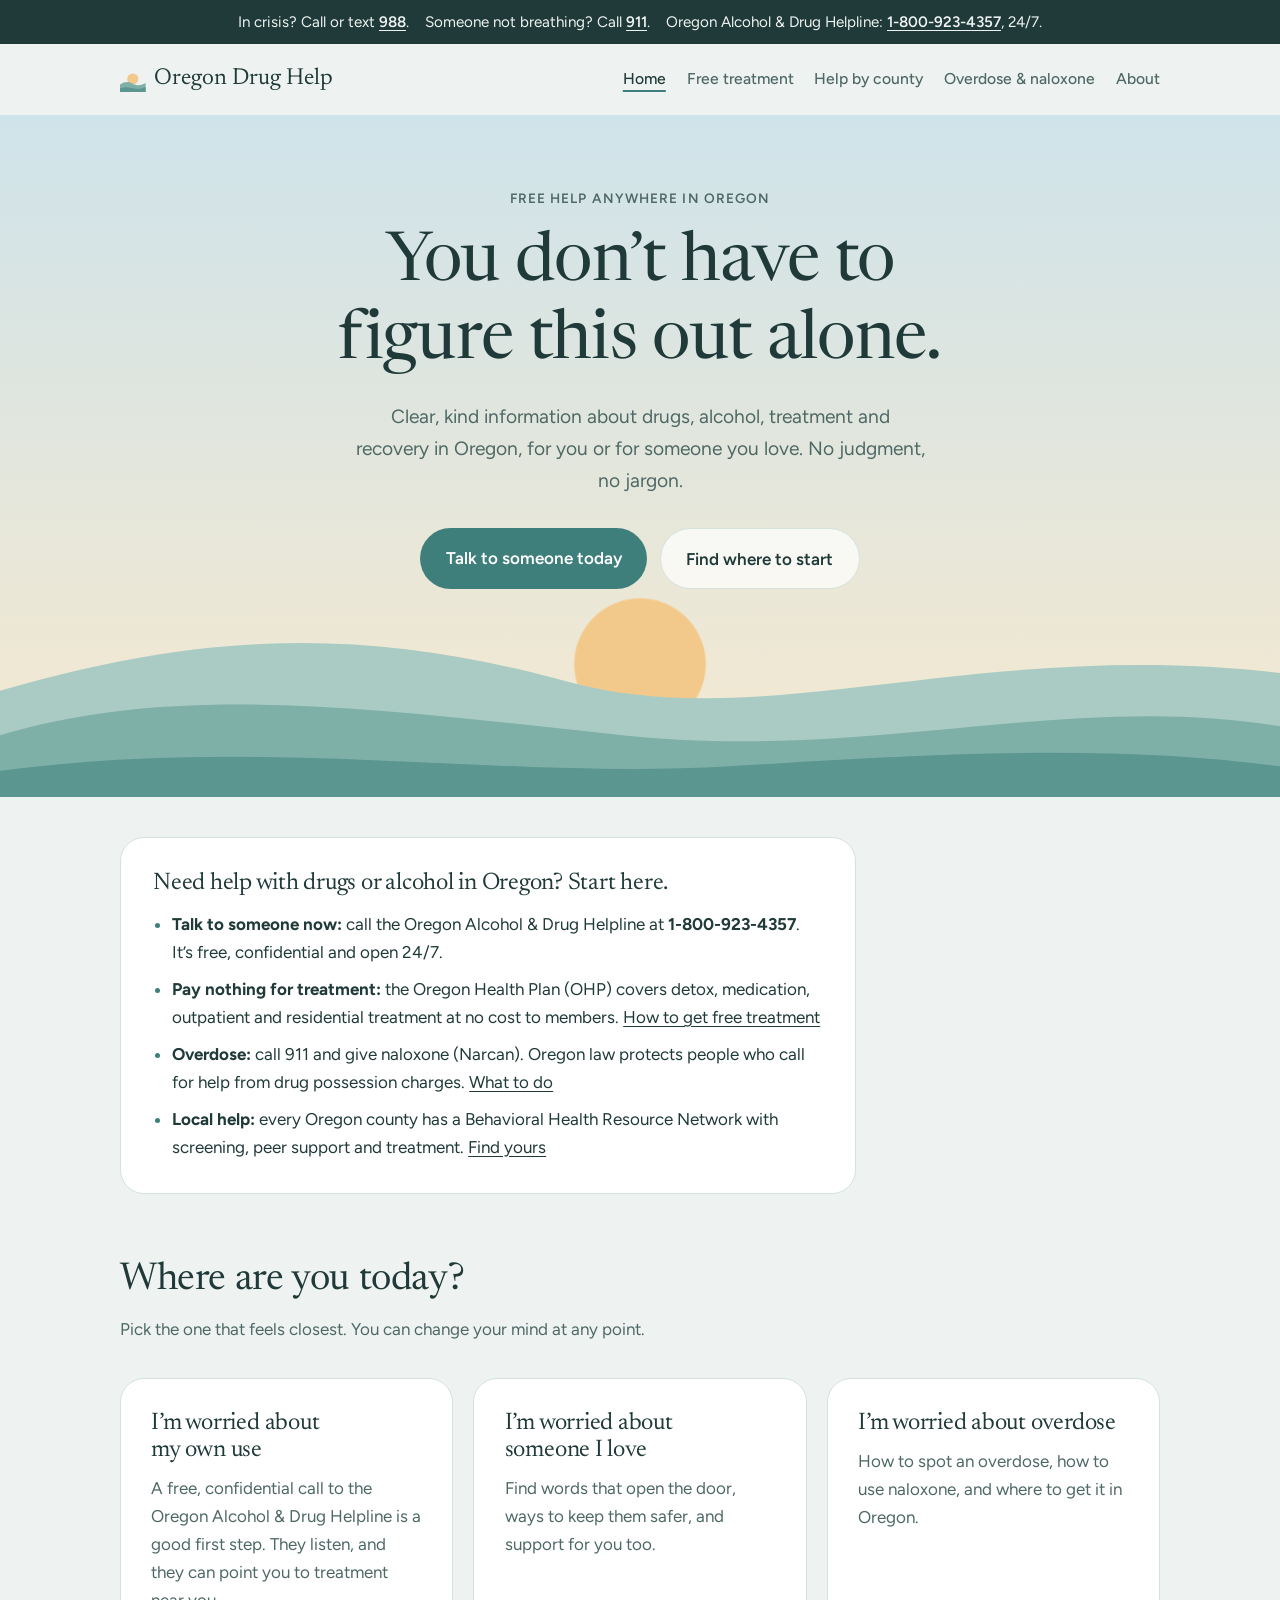
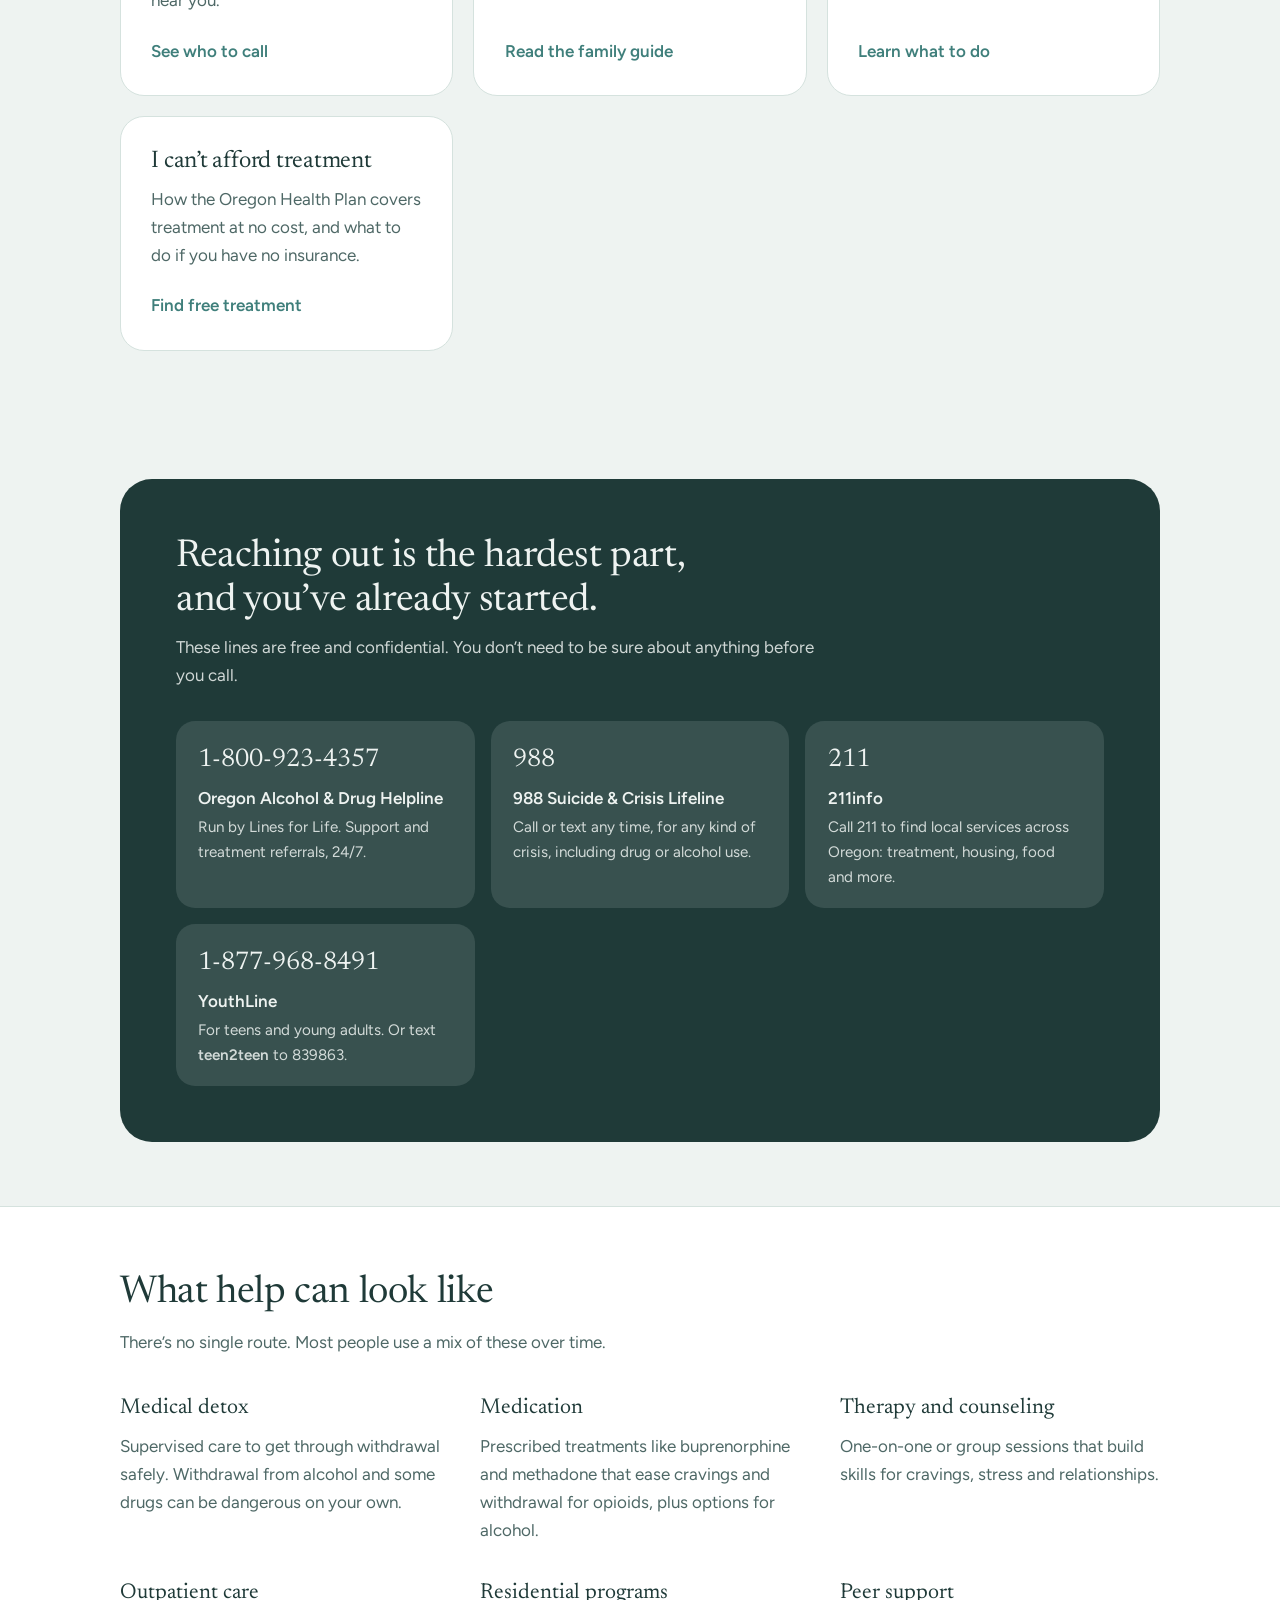
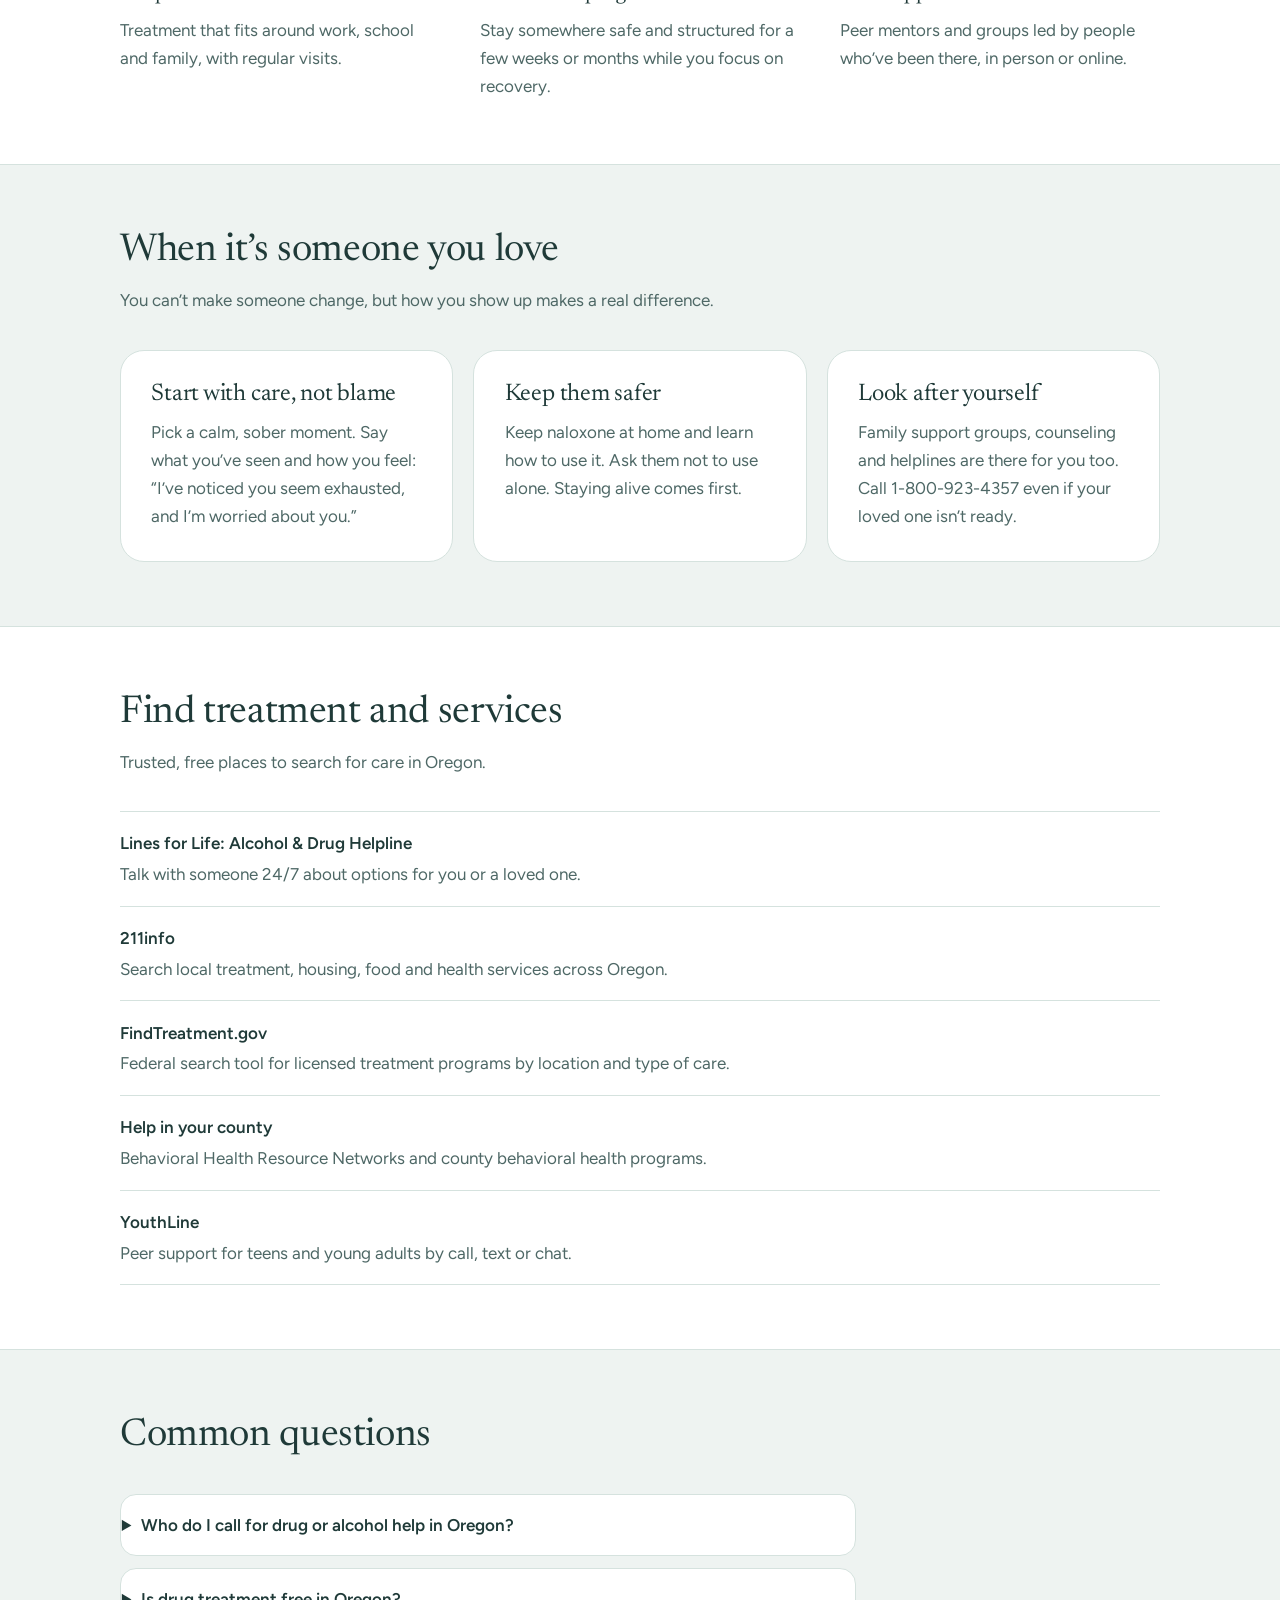
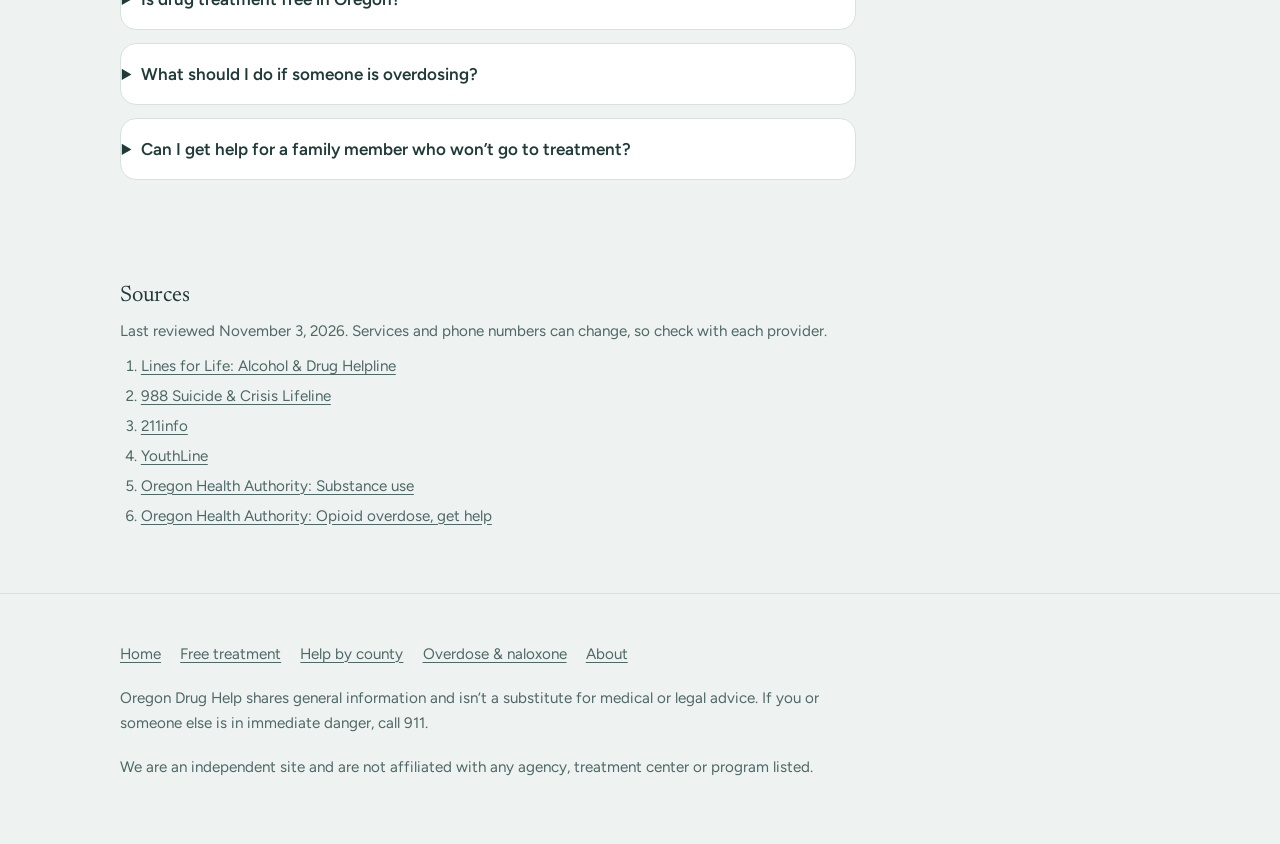
==== commit 98bd3ab2: "Remove Oregon drug law page Deletes the drug possession law page and its links from the menu, home p" ====
--- a/index.html
+++ b/index.html
@@ -168,14 +168,6 @@
       "@type": "Answer",
       "text": "Yes. You can call 1-800-923-4357 even if your loved one isn’t ready. Keep naloxone at home, ask them not to use alone, and look after your own wellbeing with support groups or counseling."
      }
-    },
-    {
-     "@type": "Question",
-     "name": "Is drug possession legal in Oregon?",
-     "acceptedAnswer": {
-      "@type": "Answer",
-      "text": "No. Since September 1, 2024, possessing small amounts of drugs is a misdemeanor again in Oregon. Some counties offer programs that steer people to treatment instead of charges. See Oregon drug possession law."
-     }
     }
    ]
   },
@@ -252,7 +244,6 @@
       <li><a href="/free-treatment/">Free treatment</a></li>
       <li><a href="/find-help-by-county/">Help by county</a></li>
       <li><a href="/overdose/">Overdose &amp; naloxone</a></li>
-      <li><a href="/oregon-drug-possession-law/">Oregon drug law</a></li>
       <li><a href="/about/">About</a></li>
     </ul>
   </div>
@@ -401,7 +392,6 @@
       <details><summary>Is drug treatment free in Oregon?</summary><p>It can be. The Oregon Health Plan (OHP) covers drug and alcohol treatment at no cost to members, including detox, medication, outpatient and residential care. If you don’t have insurance, you can apply for OHP any time at 800-699-9075. See our <a href="/free-treatment/">free treatment guide</a>.</p></details>
       <details><summary>What should I do if someone is overdosing?</summary><p>Call 911, give naloxone (Narcan) if you have it, support their breathing and stay with them. Oregon’s Good Samaritan law protects people who call for help from drug possession charges. See <a href="/overdose/">what to do in an overdose</a>.</p></details>
       <details><summary>Can I get help for a family member who won’t go to treatment?</summary><p>Yes. You can call 1-800-923-4357 even if your loved one isn’t ready. Keep naloxone at home, ask them not to use alone, and look after your own wellbeing with support groups or counseling.</p></details>
-      <details><summary>Is drug possession legal in Oregon?</summary><p>No. Since September 1, 2024, possessing small amounts of drugs is a misdemeanor again in Oregon. Some counties offer programs that steer people to treatment instead of charges. See <a href="/oregon-drug-possession-law/">Oregon drug possession law</a>.</p></details>
     </div>
   </div>
 </section>
@@ -424,7 +414,7 @@
 </main>
 <footer>
   <div class="wrap">
-    <nav aria-label="Footer"><ul><li><a href="/">Home</a></li><li><a href="/free-treatment/">Free treatment</a></li><li><a href="/find-help-by-county/">Help by county</a></li><li><a href="/overdose/">Overdose &amp; naloxone</a></li><li><a href="/oregon-drug-possession-law/">Oregon drug law</a></li><li><a href="/about/">About</a></li></ul></nav>
+    <nav aria-label="Footer"><ul><li><a href="/">Home</a></li><li><a href="/free-treatment/">Free treatment</a></li><li><a href="/find-help-by-county/">Help by county</a></li><li><a href="/overdose/">Overdose &amp; naloxone</a></li><li><a href="/about/">About</a></li></ul></nav>
     <p>Oregon Drug Help shares general information and isn’t a substitute for medical or legal advice. If you or someone else is in immediate danger, call 911.</p>
     <p>We are an independent site and are not affiliated with any agency, treatment center or program listed.</p>
   </div>
